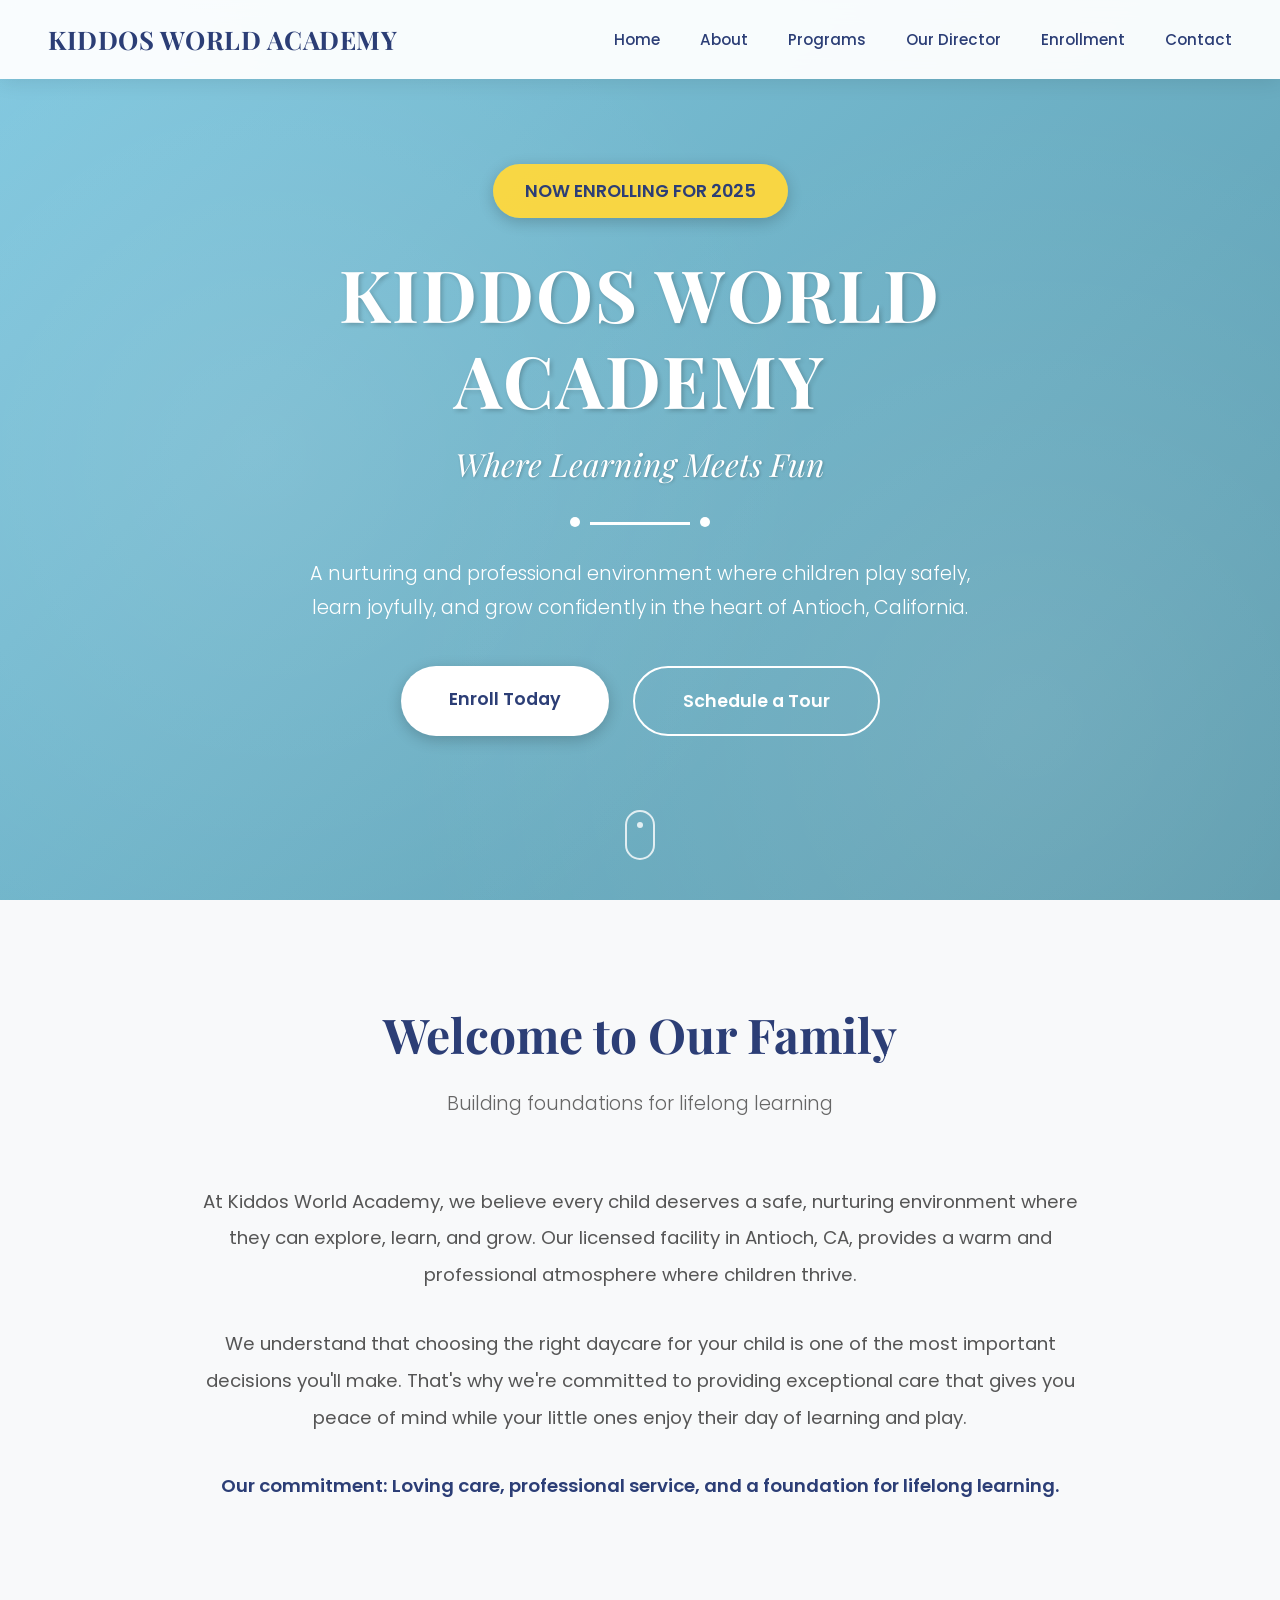
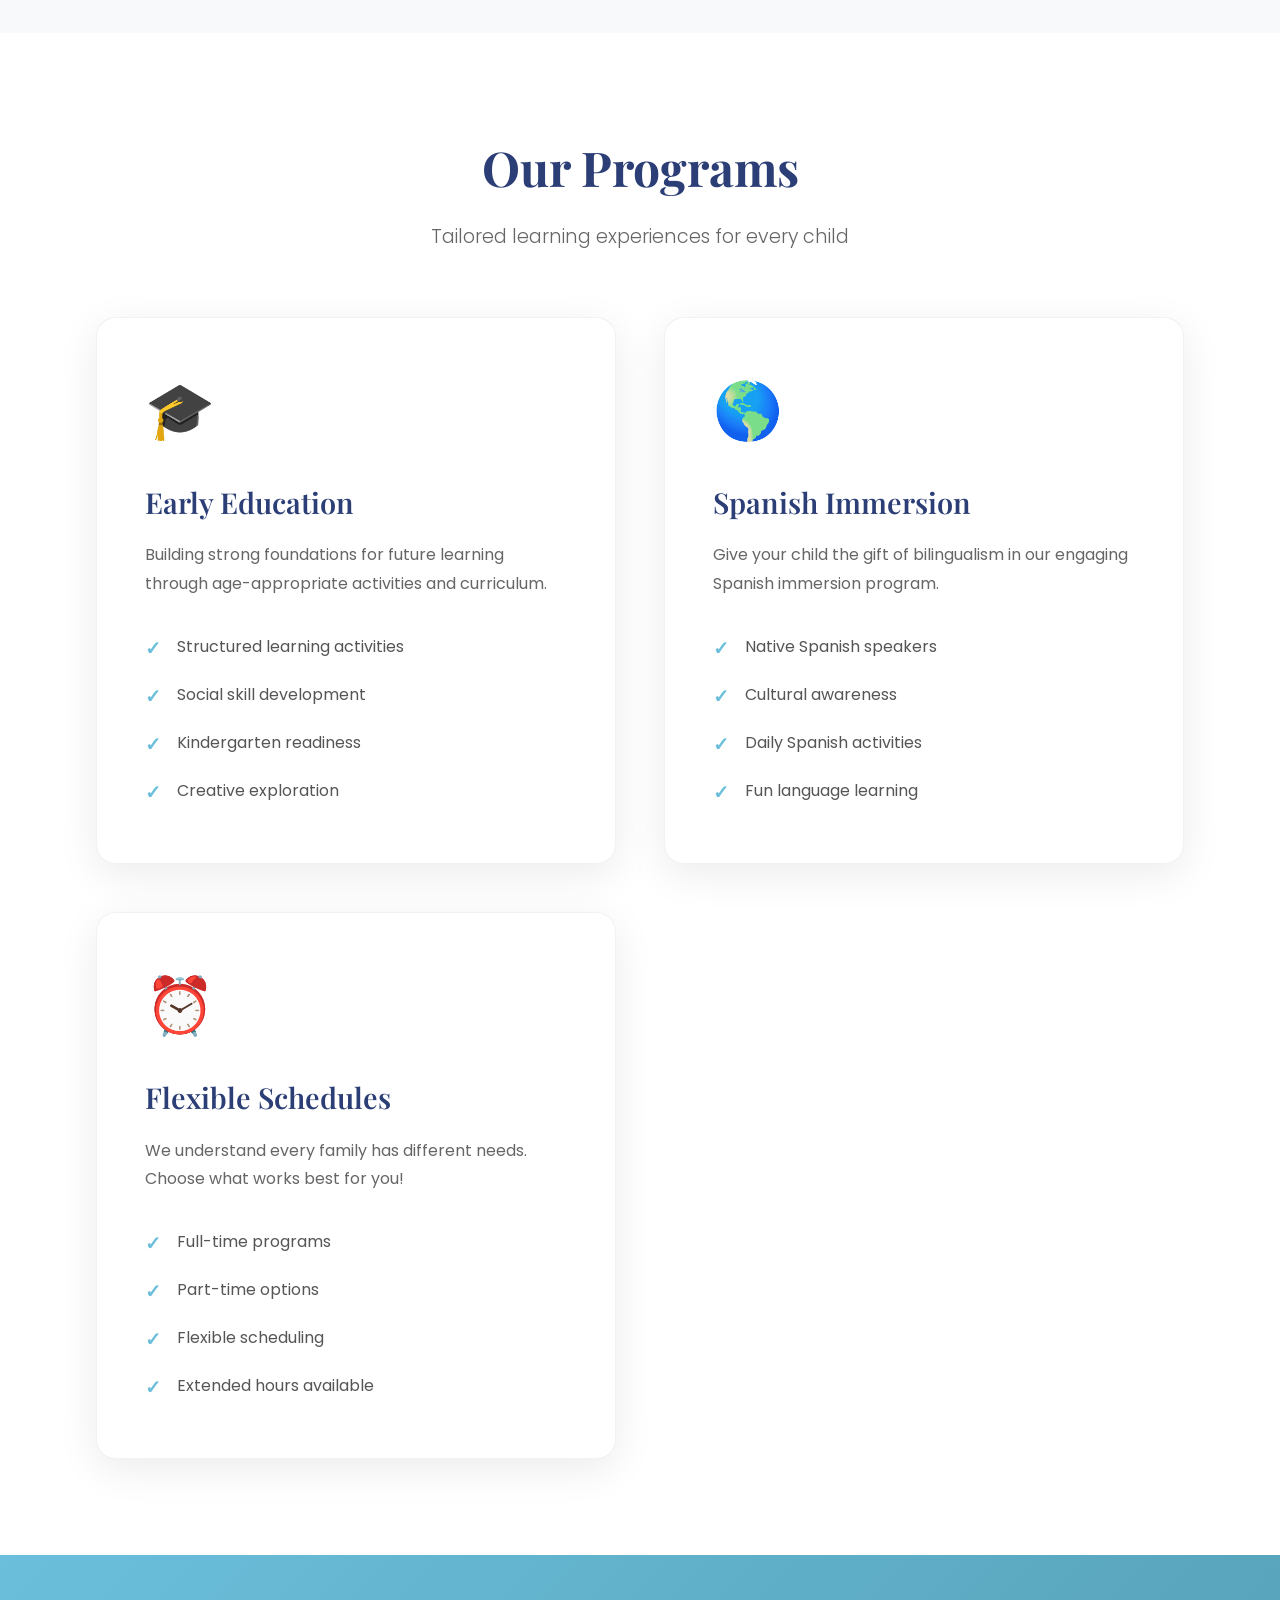
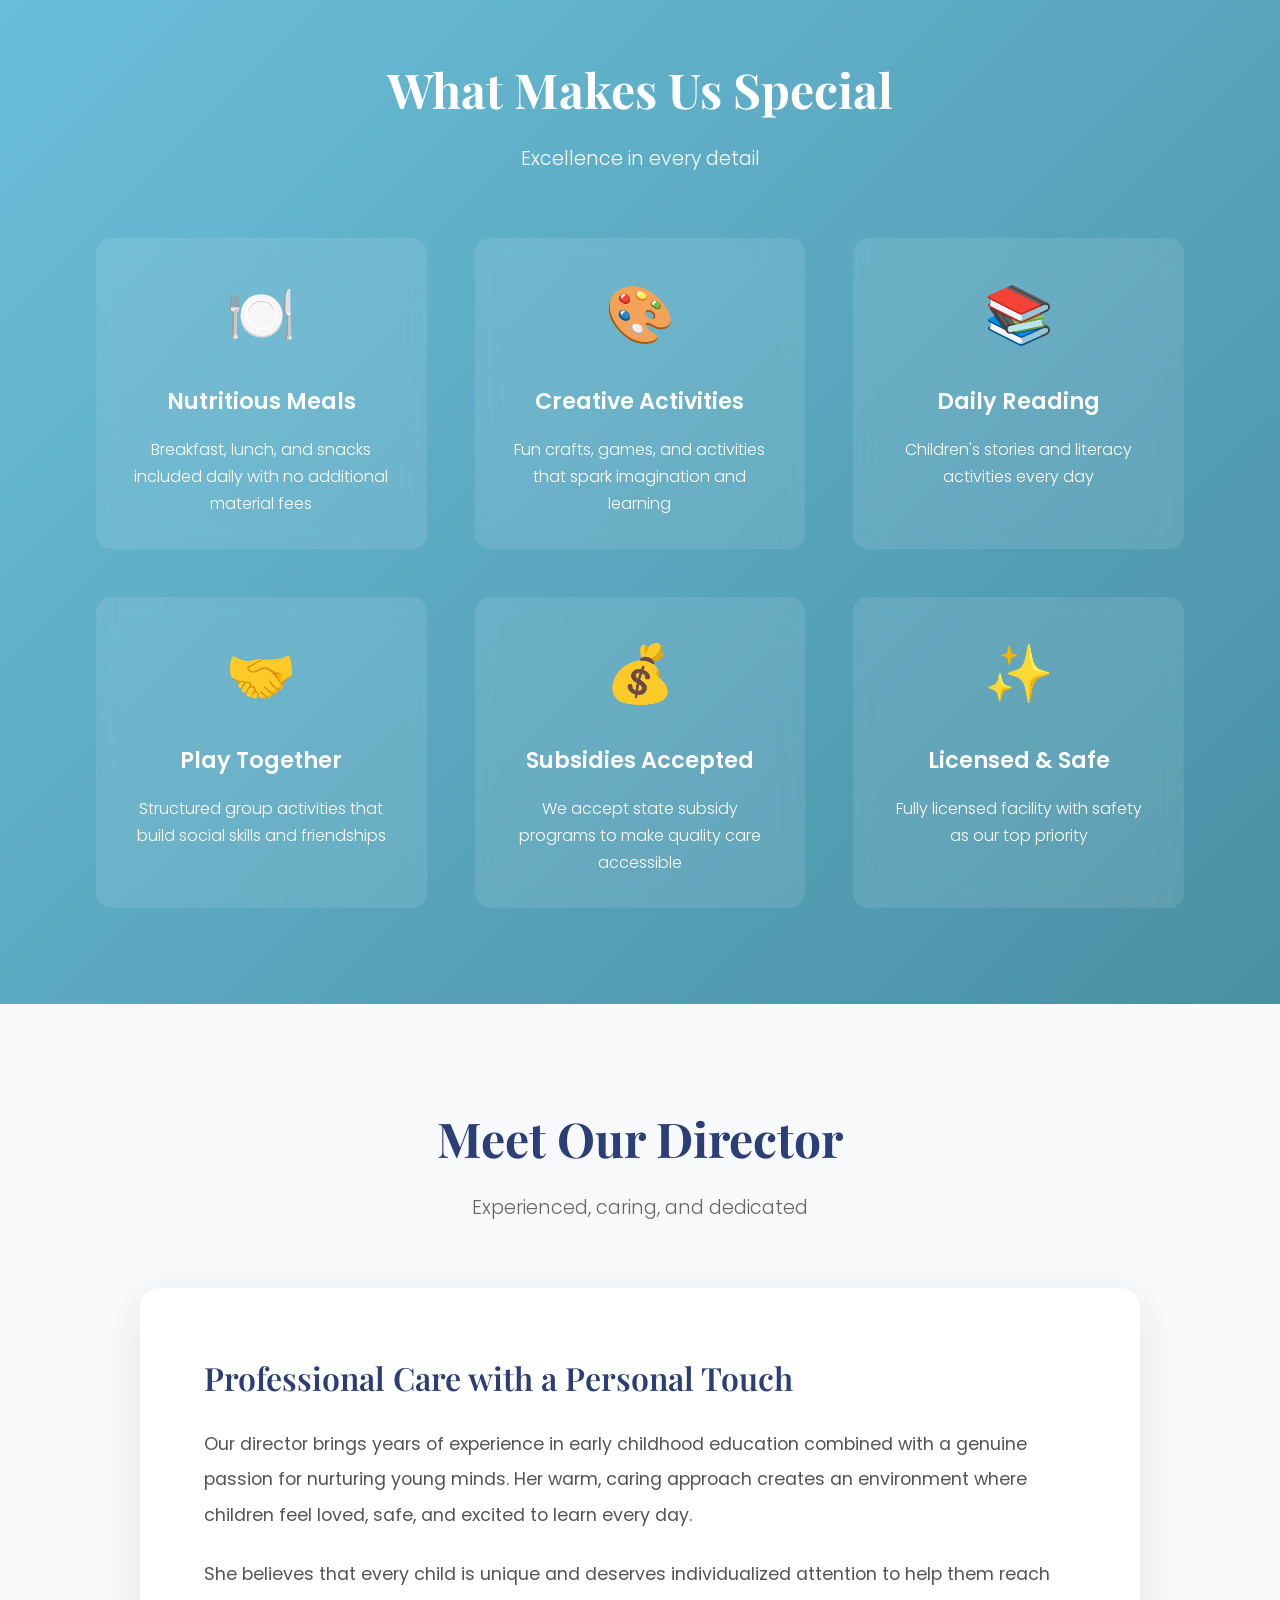
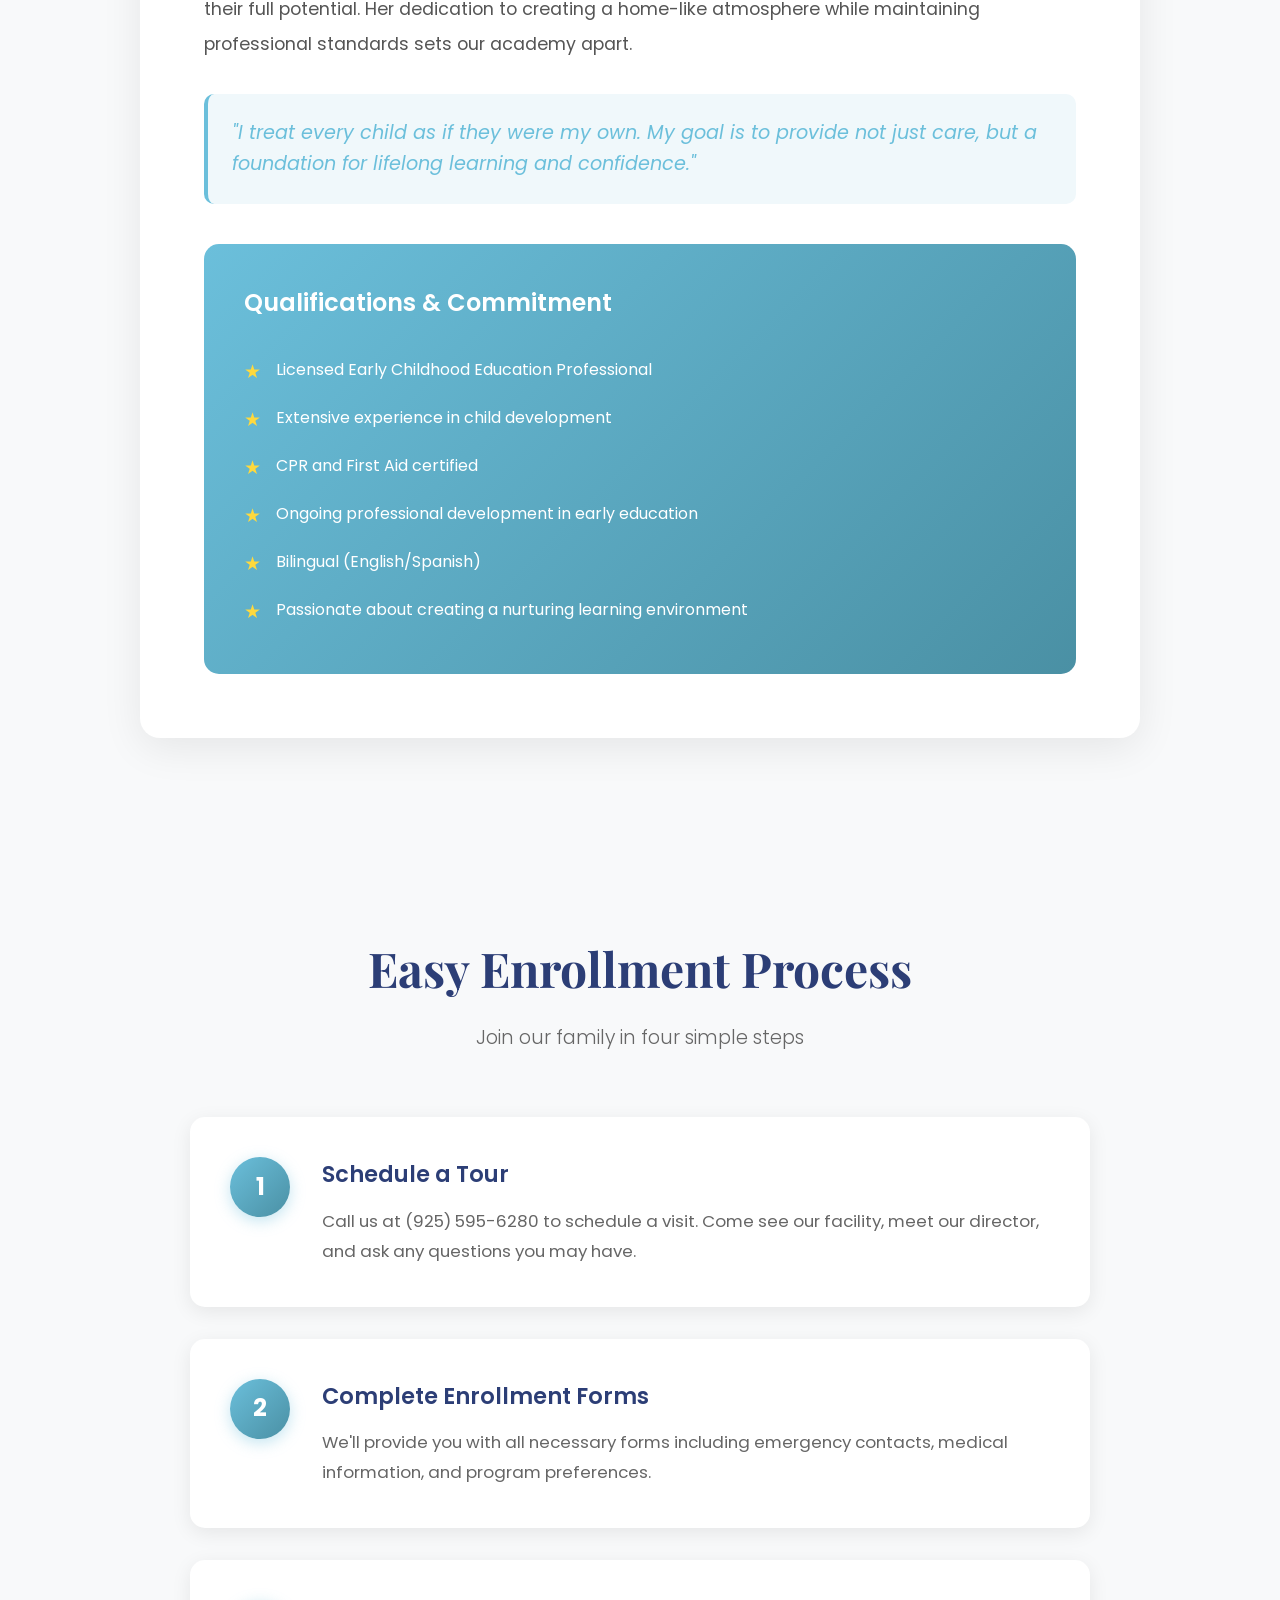
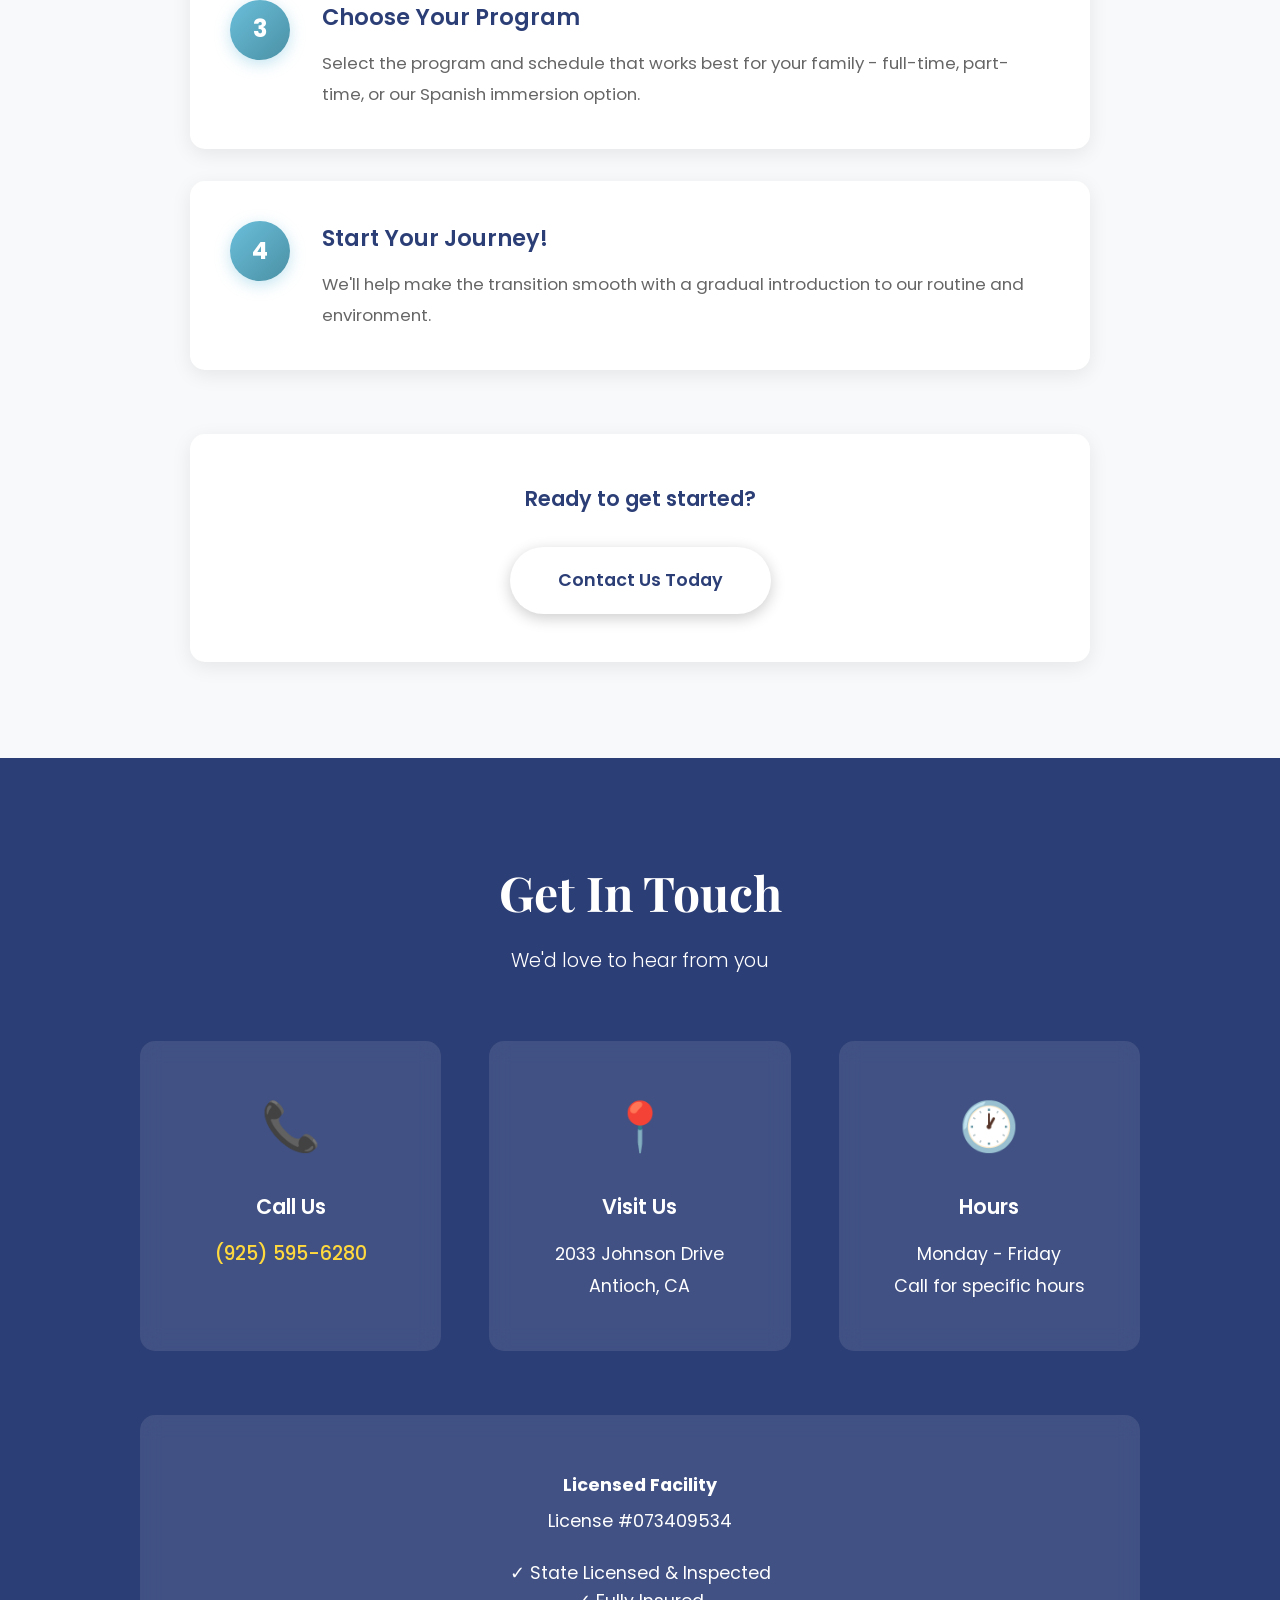
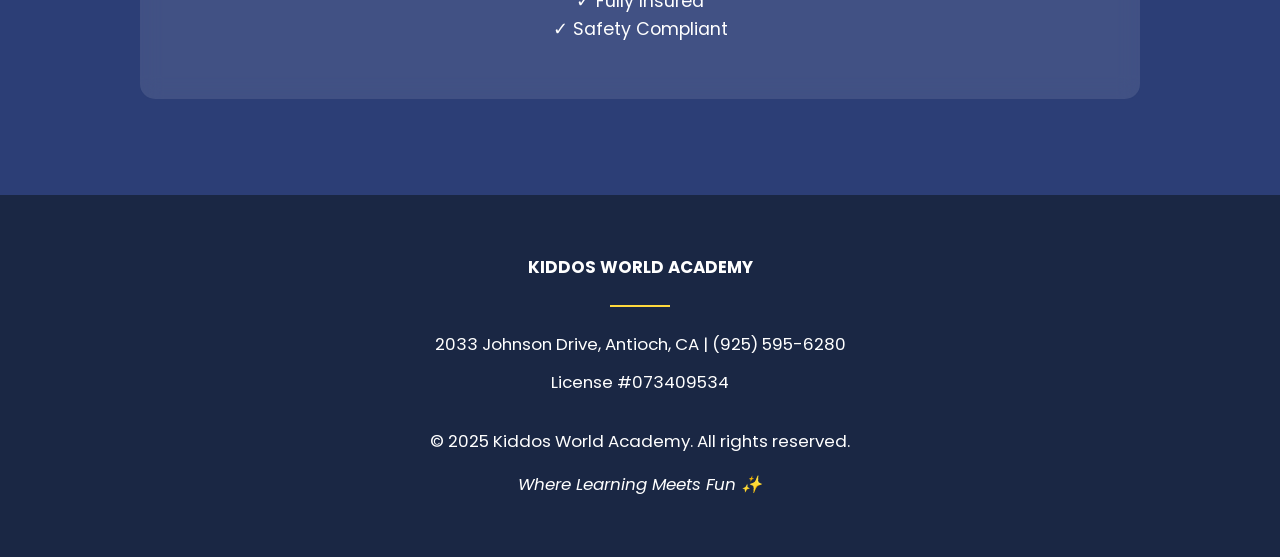
==== index.html @ 61663d4b "Add files via upload" ====
<!DOCTYPE html>
<html lang="en">
<head>
    <meta charset="UTF-8">
    <meta name="viewport" content="width=device-width, initial-scale=1.0">
    <title>Kiddos World Academy - Where Learning Meets Fun | Antioch, CA</title>
    <link href="https://fonts.googleapis.com/css2?family=Playfair+Display:wght@400;600;700&family=Poppins:wght@300;400;500;600&display=swap" rel="stylesheet">
    <style>
        * {
            margin: 0;
            padding: 0;
            box-sizing: border-box;
        }

        body {
            font-family: 'Poppins', sans-serif;
            line-height: 1.6;
            color: #333;
            overflow-x: hidden;
        }

        /* Navigation */
        nav {
            position: fixed;
            top: 0;
            width: 100%;
            background: rgba(255, 255, 255, 0.95);
            backdrop-filter: blur(10px);
            padding: 1.2rem 0;
            z-index: 1000;
            box-shadow: 0 2px 20px rgba(0,0,0,0.1);
            transition: all 0.3s ease;
        }

        nav.scrolled {
            padding: 0.8rem 0;
            background: rgba(255, 255, 255, 0.98);
        }

        nav .container {
            max-width: 1400px;
            margin: 0 auto;
            padding: 0 3rem;
            display: flex;
            justify-content: space-between;
            align-items: center;
            flex-wrap: wrap;
        }

        nav .logo {
            font-family: 'Playfair Display', serif;
            font-size: 1.6rem;
            font-weight: 700;
            color: #2C3E76;
            letter-spacing: 0.5px;
        }

        nav ul {
            display: flex;
            list-style: none;
            gap: 2.5rem;
            flex-wrap: wrap;
        }

        nav a {
            color: #2C3E76;
            text-decoration: none;
            transition: color 0.3s;
            font-weight: 500;
            font-size: 0.95rem;
            position: relative;
        }

        nav a::after {
            content: '';
            position: absolute;
            bottom: -5px;
            left: 0;
            width: 0;
            height: 2px;
            background: #FFD93D;
            transition: width 0.3s ease;
        }

        nav a:hover::after {
            width: 100%;
        }

        nav a:hover {
            color: #6BBFDB;
        }

        /* Hero Section - Full Screen with Background */
        .hero {
            height: 100vh;
            min-height: 700px;
            position: relative;
            display: flex;
            align-items: center;
            justify-content: center;
            text-align: center;
            overflow: hidden;
        }

        .hero-background {
            position: absolute;
            top: 0;
            left: 0;
            width: 100%;
            height: 100%;
            background: linear-gradient(135deg, rgba(107, 191, 219, 0.85) 0%, rgba(74, 144, 164, 0.9) 100%);
            z-index: 1;
        }

        /* Animated background pattern */
        .hero-background::before {
            content: '';
            position: absolute;
            top: 0;
            left: 0;
            width: 100%;
            height: 100%;
            background-image: 
                radial-gradient(circle at 20% 50%, rgba(255, 255, 255, 0.1) 0%, transparent 50%),
                radial-gradient(circle at 80% 80%, rgba(255, 255, 255, 0.1) 0%, transparent 50%);
            animation: float 20s ease-in-out infinite;
        }

        @keyframes float {
            0%, 100% { transform: translateY(0px); }
            50% { transform: translateY(-20px); }
        }

        .hero-content {
            position: relative;
            z-index: 2;
            color: white;
            max-width: 900px;
            padding: 2rem;
            animation: fadeInUp 1s ease-out;
        }

        @keyframes fadeInUp {
            from {
                opacity: 0;
                transform: translateY(30px);
            }
            to {
                opacity: 1;
                transform: translateY(0);
            }
        }

        .hero-title {
            font-family: 'Playfair Display', serif;
            font-size: 4.5rem;
            font-weight: 700;
            margin-bottom: 1rem;
            line-height: 1.2;
            text-shadow: 2px 2px 4px rgba(0,0,0,0.2);
            letter-spacing: 2px;
        }

        .hero-subtitle {
            font-size: 2rem;
            font-weight: 300;
            margin-bottom: 1.5rem;
            font-family: 'Playfair Display', serif;
            font-style: italic;
            text-shadow: 1px 1px 3px rgba(0,0,0,0.2);
        }

        .hero-divider {
            width: 100px;
            height: 3px;
            background: white;
            margin: 2rem auto;
            position: relative;
        }

        .hero-divider::before,
        .hero-divider::after {
            content: '';
            position: absolute;
            top: -5px;
            width: 10px;
            height: 10px;
            background: white;
            border-radius: 50%;
        }

        .hero-divider::before {
            left: -20px;
        }

        .hero-divider::after {
            right: -20px;
        }

        .hero-description {
            font-size: 1.2rem;
            margin-bottom: 2rem;
            line-height: 1.8;
            max-width: 700px;
            margin-left: auto;
            margin-right: auto;
            font-weight: 300;
        }

        .enrollment-badge {
            background: rgba(255, 217, 61, 0.95);
            color: #2C3E76;
            padding: 0.8rem 2rem;
            border-radius: 50px;
            font-size: 1.1rem;
            font-weight: 600;
            display: inline-block;
            margin-bottom: 2rem;
            box-shadow: 0 4px 15px rgba(0,0,0,0.2);
            animation: pulse 2s ease-in-out infinite;
        }

        @keyframes pulse {
            0%, 100% { transform: scale(1); }
            50% { transform: scale(1.05); }
        }

        .hero-buttons {
            display: flex;
            gap: 1.5rem;
            justify-content: center;
            flex-wrap: wrap;
            margin-top: 2.5rem;
        }

        .btn {
            padding: 1.2rem 3rem;
            border: none;
            border-radius: 50px;
            font-size: 1.1rem;
            cursor: pointer;
            transition: all 0.3s ease;
            text-decoration: none;
            display: inline-block;
            font-weight: 600;
            font-family: 'Poppins', sans-serif;
        }

        .btn-primary {
            background: white;
            color: #2C3E76;
            box-shadow: 0 4px 15px rgba(0,0,0,0.2);
        }

        .btn-primary:hover {
            transform: translateY(-3px);
            box-shadow: 0 6px 20px rgba(0,0,0,0.3);
            background: #FFD93D;
        }

        .btn-secondary {
            background: transparent;
            color: white;
            border: 2px solid white;
        }

        .btn-secondary:hover {
            background: white;
            color: #2C3E76;
            transform: translateY(-3px);
        }

        .scroll-indicator {
            position: absolute;
            bottom: 40px;
            left: 50%;
            transform: translateX(-50%);
            z-index: 2;
            animation: bounce 2s infinite;
        }

        @keyframes bounce {
            0%, 20%, 50%, 80%, 100% { transform: translateX(-50%) translateY(0); }
            40% { transform: translateX(-50%) translateY(-10px); }
            60% { transform: translateX(-50%) translateY(-5px); }
        }

        .scroll-indicator span {
            display: block;
            width: 30px;
            height: 50px;
            border: 2px solid rgba(255,255,255,0.8);
            border-radius: 25px;
            position: relative;
        }

        .scroll-indicator span::before {
            content: '';
            position: absolute;
            top: 10px;
            left: 50%;
            transform: translateX(-50%);
            width: 6px;
            height: 6px;
            background: rgba(255,255,255,0.8);
            border-radius: 50%;
            animation: scroll 2s infinite;
        }

        @keyframes scroll {
            0% { opacity: 1; top: 10px; }
            100% { opacity: 0; top: 30px; }
        }

        /* Container */
        .container {
            max-width: 1400px;
            margin: 0 auto;
            padding: 0 3rem;
        }

        /* Sections */
        section {
            padding: 6rem 3rem;
        }

        section h2 {
            font-family: 'Playfair Display', serif;
            text-align: center;
            font-size: 3rem;
            margin-bottom: 1rem;
            color: #2C3E76;
            position: relative;
            font-weight: 700;
        }

        section .section-subtitle {
            text-align: center;
            font-size: 1.2rem;
            color: #666;
            margin-bottom: 4rem;
            max-width: 700px;
            margin-left: auto;
            margin-right: auto;
            font-weight: 300;
        }

        /* Welcome Section */
        .welcome {
            background: #F8F9FA;
        }

        .welcome-content {
            max-width: 900px;
            margin: 0 auto;
            text-align: center;
            font-size: 1.15rem;
            line-height: 2;
            color: #555;
        }

        .welcome-content p {
            margin-bottom: 2rem;
        }

        .welcome-content strong {
            color: #2C3E76;
            font-weight: 600;
        }

        /* Programs Grid */
        .programs-grid {
            display: grid;
            grid-template-columns: repeat(auto-fit, minmax(350px, 1fr));
            gap: 3rem;
            max-width: 1400px;
            margin: 0 auto;
        }

        .program-card {
            background: white;
            padding: 3rem;
            border-radius: 20px;
            box-shadow: 0 10px 40px rgba(0,0,0,0.08);
            transition: all 0.3s ease;
            border: 1px solid rgba(0,0,0,0.05);
        }

        .program-card:hover {
            transform: translateY(-10px);
            box-shadow: 0 20px 60px rgba(0,0,0,0.12);
        }

        .program-icon {
            font-size: 3.5rem;
            margin-bottom: 1.5rem;
            display: block;
        }

        .program-card h3 {
            font-family: 'Playfair Display', serif;
            color: #2C3E76;
            font-size: 1.8rem;
            margin-bottom: 1rem;
            font-weight: 600;
        }

        .program-card p {
            color: #666;
            margin-bottom: 1.5rem;
            line-height: 1.8;
        }

        .program-card ul {
            list-style: none;
            padding-left: 0;
        }

        .program-card li {
            padding: 0.7rem 0;
            padding-left: 2rem;
            position: relative;
            color: #555;
            line-height: 1.6;
        }

        .program-card li::before {
            content: '✓';
            position: absolute;
            left: 0;
            color: #6BBFDB;
            font-weight: bold;
            font-size: 1.2rem;
        }

        /* Features Section */
        .features {
            background: linear-gradient(135deg, #6BBFDB 0%, #4A90A4 100%);
            color: white;
        }

        .features h2,
        .features .section-subtitle {
            color: white;
        }

        .features-grid {
            display: grid;
            grid-template-columns: repeat(auto-fit, minmax(280px, 1fr));
            gap: 3rem;
            max-width: 1400px;
            margin: 0 auto;
        }

        .feature-item {
            text-align: center;
            padding: 2rem;
            background: rgba(255, 255, 255, 0.1);
            border-radius: 15px;
            backdrop-filter: blur(10px);
            transition: all 0.3s ease;
        }

        .feature-item:hover {
            background: rgba(255, 255, 255, 0.15);
            transform: translateY(-5px);
        }

        .feature-icon {
            font-size: 3.5rem;
            margin-bottom: 1.5rem;
            display: block;
        }

        .feature-item h3 {
            font-size: 1.4rem;
            margin-bottom: 1rem;
            font-weight: 600;
        }

        .feature-item p {
            line-height: 1.7;
            font-weight: 300;
        }

        /* Director Section */
        .director {
            background: #F8F9FA;
        }

        .director-content {
            max-width: 1000px;
            margin: 0 auto;
            background: white;
            padding: 4rem;
            border-radius: 20px;
            box-shadow: 0 10px 40px rgba(0,0,0,0.08);
        }

        .director-content h3 {
            font-family: 'Playfair Display', serif;
            color: #2C3E76;
            font-size: 2rem;
            margin-bottom: 1.5rem;
            font-weight: 600;
        }

        .director-content p {
            font-size: 1.1rem;
            line-height: 2;
            margin-bottom: 1.5rem;
            color: #555;
        }

        .director-content em {
            display: block;
            font-size: 1.2rem;
            color: #6BBFDB;
            margin: 2rem 0;
            padding: 1.5rem;
            background: #f0f8fb;
            border-radius: 10px;
            border-left: 4px solid #6BBFDB;
        }

        .credentials {
            background: linear-gradient(135deg, #6BBFDB 0%, #4A90A4 100%);
            color: white;
            padding: 2.5rem;
            border-radius: 15px;
            margin-top: 2.5rem;
        }

        .credentials h4 {
            margin-bottom: 1.5rem;
            font-size: 1.5rem;
            font-weight: 600;
        }

        .credentials ul {
            list-style: none;
            padding-left: 0;
        }

        .credentials li {
            padding: 0.7rem 0;
            padding-left: 2rem;
            position: relative;
            line-height: 1.6;
        }

        .credentials li::before {
            content: '★';
            position: absolute;
            left: 0;
            color: #FFD93D;
            font-size: 1.2rem;
        }

        /* Contact Section */
        .contact {
            background: #2C3E76;
            color: white;
        }

        .contact h2,
        .contact .section-subtitle {
            color: white;
        }

        .contact-info {
            max-width: 1000px;
            margin: 0 auto;
            text-align: center;
        }

        .contact-details {
            display: grid;
            grid-template-columns: repeat(auto-fit, minmax(280px, 1fr));
            gap: 3rem;
            margin-top: 3rem;
        }

        .contact-item {
            background: rgba(255,255,255,0.1);
            padding: 3rem 2rem;
            border-radius: 15px;
            backdrop-filter: blur(10px);
            transition: all 0.3s ease;
        }

        .contact-item:hover {
            background: rgba(255,255,255,0.15);
            transform: translateY(-5px);
        }

        .contact-icon {
            font-size: 3rem;
            margin-bottom: 1.5rem;
            display: block;
        }

        .contact-item h3 {
            font-size: 1.3rem;
            margin-bottom: 1rem;
            font-weight: 600;
        }

        .contact-item a {
            color: #FFD93D;
            text-decoration: none;
            font-size: 1.2rem;
            font-weight: 500;
            transition: color 0.3s;
        }

        .contact-item a:hover {
            color: white;
        }

        .contact-item p {
            font-size: 1.1rem;
            line-height: 1.8;
        }

        .license-info {
            margin-top: 4rem;
            padding: 3rem;
            background: rgba(255,255,255,0.1);
            border-radius: 15px;
            backdrop-filter: blur(10px);
        }

        .license-info p {
            margin: 0.5rem 0;
            font-size: 1.1rem;
        }

        /* Enrollment Section */
        .enrollment {
            background: #F8F9FA;
        }

        .enrollment-content {
            max-width: 900px;
            margin: 0 auto;
        }

        .enrollment-steps {
            display: grid;
            gap: 2rem;
            margin-top: 3rem;
        }

        .step {
            background: white;
            padding: 2.5rem;
            border-radius: 15px;
            box-shadow: 0 5px 20px rgba(0,0,0,0.08);
            display: flex;
            gap: 2rem;
            align-items: start;
            transition: all 0.3s ease;
        }

        .step:hover {
            transform: translateX(10px);
            box-shadow: 0 8px 30px rgba(0,0,0,0.12);
        }

        .step-number {
            background: linear-gradient(135deg, #6BBFDB 0%, #4A90A4 100%);
            color: white;
            min-width: 60px;
            height: 60px;
            border-radius: 50%;
            display: flex;
            align-items: center;
            justify-content: center;
            font-weight: bold;
            font-size: 1.5rem;
            flex-shrink: 0;
            box-shadow: 0 4px 15px rgba(107, 191, 219, 0.4);
        }

        .step-content h3 {
            color: #2C3E76;
            margin-bottom: 0.8rem;
            font-size: 1.4rem;
            font-weight: 600;
        }

        .step-content p {
            color: #666;
            line-height: 1.8;
            font-size: 1.05rem;
        }

        .enrollment-cta {
            text-align: center;
            margin-top: 4rem;
            padding: 3rem;
            background: white;
            border-radius: 15px;
            box-shadow: 0 5px 20px rgba(0,0,0,0.08);
        }

        .enrollment-cta p {
            font-size: 1.3rem;
            margin-bottom: 2rem;
            color: #2C3E76;
            font-weight: 600;
        }

        /* Footer */
        footer {
            background: #1a2744;
            color: white;
            padding: 3rem 2rem;
            text-align: center;
        }

        footer p {
            margin: 0.7rem 0;
            font-size: 1.05rem;
        }

        footer .footer-divider {
            width: 60px;
            height: 2px;
            background: #FFD93D;
            margin: 1.5rem auto;
        }

        /* Responsive */
        @media (max-width: 968px) {
            .hero-title {
                font-size: 3rem;
            }

            .hero-subtitle {
                font-size: 1.5rem;
            }

            section h2 {
                font-size: 2.3rem;
            }

            nav ul {
                gap: 1.5rem;
            }

            .programs-grid,
            .features-grid {
                grid-template-columns: 1fr;
            }

            .director-content {
                padding: 2.5rem;
            }

            section {
                padding: 4rem 2rem;
            }

            .container {
                padding: 0 2rem;
            }
        }

        @media (max-width: 640px) {
            .hero-title {
                font-size: 2.2rem;
            }

            .hero-subtitle {
                font-size: 1.2rem;
            }

            .hero-buttons {
                flex-direction: column;
            }

            .btn {
                width: 100%;
                max-width: 300px;
            }
        }

        /* Smooth scroll */
        html {
            scroll-behavior: smooth;
        }
    </style>
</head>
<body>
    <!-- Navigation -->
    <nav id="navbar">
        <div class="container">
            <div class="logo">KIDDOS WORLD ACADEMY</div>
            <ul>
                <li><a href="#home">Home</a></li>
                <li><a href="#about">About</a></li>
                <li><a href="#programs">Programs</a></li>
                <li><a href="#director">Our Director</a></li>
                <li><a href="#enrollment">Enrollment</a></li>
                <li><a href="#contact">Contact</a></li>
            </ul>
        </div>
    </nav>

    <!-- Hero Section -->
    <section id="home" class="hero">
        <div class="hero-background"></div>
        <div class="hero-content">
            <div class="enrollment-badge">NOW ENROLLING FOR 2025</div>
            <h1 class="hero-title">KIDDOS WORLD ACADEMY</h1>
            <p class="hero-subtitle">Where Learning Meets Fun</p>
            <div class="hero-divider"></div>
            <p class="hero-description">
                A nurturing and professional environment where children play safely, learn joyfully, 
                and grow confidently in the heart of Antioch, California.
            </p>
            <div class="hero-buttons">
                <a href="#enrollment" class="btn btn-primary">Enroll Today</a>
                <a href="#contact" class="btn btn-secondary">Schedule a Tour</a>
            </div>
        </div>
        <div class="scroll-indicator">
            <span></span>
        </div>
    </section>

    <!-- Welcome Section -->
    <section id="about" class="welcome">
        <div class="container">
            <h2>Welcome to Our Family</h2>
            <p class="section-subtitle">Building foundations for lifelong learning</p>
            <div class="welcome-content">
                <p>At Kiddos World Academy, we believe every child deserves a safe, nurturing environment where they can explore, learn, and grow. Our licensed facility in Antioch, CA, provides a warm and professional atmosphere where children thrive.</p>
                <p>We understand that choosing the right daycare for your child is one of the most important decisions you'll make. That's why we're committed to providing exceptional care that gives you peace of mind while your little ones enjoy their day of learning and play.</p>
                <p><strong>Our commitment: Loving care, professional service, and a foundation for lifelong learning.</strong></p>
            </div>
        </div>
    </section>

    <!-- Programs Section -->
    <section id="programs">
        <div class="container">
            <h2>Our Programs</h2>
            <p class="section-subtitle">Tailored learning experiences for every child</p>
            <div class="programs-grid">
                <div class="program-card">
                    <span class="program-icon">🎓</span>
                    <h3>Early Education</h3>
                    <p>Building strong foundations for future learning through age-appropriate activities and curriculum.</p>
                    <ul>
                        <li>Structured learning activities</li>
                        <li>Social skill development</li>
                        <li>Kindergarten readiness</li>
                        <li>Creative exploration</li>
                    </ul>
                </div>

                <div class="program-card">
                    <span class="program-icon">🌎</span>
                    <h3>Spanish Immersion</h3>
                    <p>Give your child the gift of bilingualism in our engaging Spanish immersion program.</p>
                    <ul>
                        <li>Native Spanish speakers</li>
                        <li>Cultural awareness</li>
                        <li>Daily Spanish activities</li>
                        <li>Fun language learning</li>
                    </ul>
                </div>

                <div class="program-card">
                    <span class="program-icon">⏰</span>
                    <h3>Flexible Schedules</h3>
                    <p>We understand every family has different needs. Choose what works best for you!</p>
                    <ul>
                        <li>Full-time programs</li>
                        <li>Part-time options</li>
                        <li>Flexible scheduling</li>
                        <li>Extended hours available</li>
                    </ul>
                </div>
            </div>
        </div>
    </section>

    <!-- Features Section -->
    <section class="features">
        <div class="container">
            <h2>What Makes Us Special</h2>
            <p class="section-subtitle">Excellence in every detail</p>
            <div class="features-grid">
                <div class="feature-item">
                    <span class="feature-icon">🍽️</span>
                    <h3>Nutritious Meals</h3>
                    <p>Breakfast, lunch, and snacks included daily with no additional material fees</p>
                </div>

                <div class="feature-item">
                    <span class="feature-icon">🎨</span>
                    <h3>Creative Activities</h3>
                    <p>Fun crafts, games, and activities that spark imagination and learning</p>
                </div>

                <div class="feature-item">
                    <span class="feature-icon">📚</span>
                    <h3>Daily Reading</h3>
                    <p>Children's stories and literacy activities every day</p>
                </div>

                <div class="feature-item">
                    <span class="feature-icon">🤝</span>
                    <h3>Play Together</h3>
                    <p>Structured group activities that build social skills and friendships</p>
                </div>

                <div class="feature-item">
                    <span class="feature-icon">💰</span>
                    <h3>Subsidies Accepted</h3>
                    <p>We accept state subsidy programs to make quality care accessible</p>
                </div>

                <div class="feature-item">
                    <span class="feature-icon">✨</span>
                    <h3>Licensed & Safe</h3>
                    <p>Fully licensed facility with safety as our top priority</p>
                </div>
            </div>
        </div>
    </section>

    <!-- Director Section -->
    <section id="director" class="director">
        <div class="container">
            <h2>Meet Our Director</h2>
            <p class="section-subtitle">Experienced, caring, and dedicated</p>
            <div class="director-content">
                <h3>Professional Care with a Personal Touch</h3>
                <p>Our director brings years of experience in early childhood education combined with a genuine passion for nurturing young minds. Her warm, caring approach creates an environment where children feel loved, safe, and excited to learn every day.</p>
                <p>She believes that every child is unique and deserves individualized attention to help them reach their full potential. Her dedication to creating a home-like atmosphere while maintaining professional standards sets our academy apart.</p>
                <em>"I treat every child as if they were my own. My goal is to provide not just care, but a foundation for lifelong learning and confidence."</em>
                
                <div class="credentials">
                    <h4>Qualifications & Commitment</h4>
                    <ul>
                        <li>Licensed Early Childhood Education Professional</li>
                        <li>Extensive experience in child development</li>
                        <li>CPR and First Aid certified</li>
                        <li>Ongoing professional development in early education</li>
                        <li>Bilingual (English/Spanish)</li>
                        <li>Passionate about creating a nurturing learning environment</li>
                    </ul>
                </div>
            </div>
        </div>
    </section>

    <!-- Enrollment Section -->
    <section id="enrollment" class="enrollment">
        <div class="container">
            <h2>Easy Enrollment Process</h2>
            <p class="section-subtitle">Join our family in four simple steps</p>
            <div class="enrollment-content">
                <div class="enrollment-steps">
                    <div class="step">
                        <div class="step-number">1</div>
                        <div class="step-content">
                            <h3>Schedule a Tour</h3>
                            <p>Call us at (925) 595-6280 to schedule a visit. Come see our facility, meet our director, and ask any questions you may have.</p>
                        </div>
                    </div>

                    <div class="step">
                        <div class="step-number">2</div>
                        <div class="step-content">
                            <h3>Complete Enrollment Forms</h3>
                            <p>We'll provide you with all necessary forms including emergency contacts, medical information, and program preferences.</p>
                        </div>
                    </div>

                    <div class="step">
                        <div class="step-number">3</div>
                        <div class="step-content">
                            <h3>Choose Your Program</h3>
                            <p>Select the program and schedule that works best for your family - full-time, part-time, or our Spanish immersion option.</p>
                        </div>
                    </div>

                    <div class="step">
                        <div class="step-number">4</div>
                        <div class="step-content">
                            <h3>Start Your Journey!</h3>
                            <p>We'll help make the transition smooth with a gradual introduction to our routine and environment.</p>
                        </div>
                    </div>
                </div>

                <div class="enrollment-cta">
                    <p>Ready to get started?</p>
                    <a href="#contact" class="btn btn-primary">Contact Us Today</a>
                </div>
            </div>
        </div>
    </section>

    <!-- Contact Section -->
    <section id="contact" class="contact">
        <div class="container">
            <h2>Get In Touch</h2>
            <p class="section-subtitle">We'd love to hear from you</p>
            <div class="contact-info">
                <div class="contact-details">
                    <div class="contact-item">
                        <span class="contact-icon">📞</span>
                        <h3>Call Us</h3>
                        <a href="tel:9255956280">(925) 595-6280</a>
                    </div>

                    <div class="contact-item">
                        <span class="contact-icon">📍</span>
                        <h3>Visit Us</h3>
                        <p>2033 Johnson Drive<br>Antioch, CA</p>
                    </div>

                    <div class="contact-item">
                        <span class="contact-icon">🕐</span>
                        <h3>Hours</h3>
                        <p>Monday - Friday<br>Call for specific hours</p>
                    </div>
                </div>

                <div class="license-info">
                    <p><strong>Licensed Facility</strong></p>
                    <p>License #073409534</p>
                    <p style="margin-top: 1.5rem;">✓ State Licensed & Inspected<br>✓ Fully Insured<br>✓ Safety Compliant</p>
                </div>
            </div>
        </div>
    </section>

    <!-- Footer -->
    <footer>
        <div class="container">
            <p><strong>KIDDOS WORLD ACADEMY</strong></p>
            <div class="footer-divider"></div>
            <p>2033 Johnson Drive, Antioch, CA | (925) 595-6280</p>
            <p>License #073409534</p>
            <p style="margin-top: 2rem;">&copy; 2025 Kiddos World Academy. All rights reserved.</p>
            <p style="margin-top: 1rem; font-style: italic;">Where Learning Meets Fun ✨</p>
        </div>
    </footer>

    <script>
        // Add scrolled class to navbar on scroll
        window.addEventListener('scroll', function() {
            const navbar = document.getElementById('navbar');
            if (window.scrollY > 50) {
                navbar.classList.add('scrolled');
            } else {
                navbar.classList.remove('scrolled');
            }
        });
    </script>
</body>
</html>
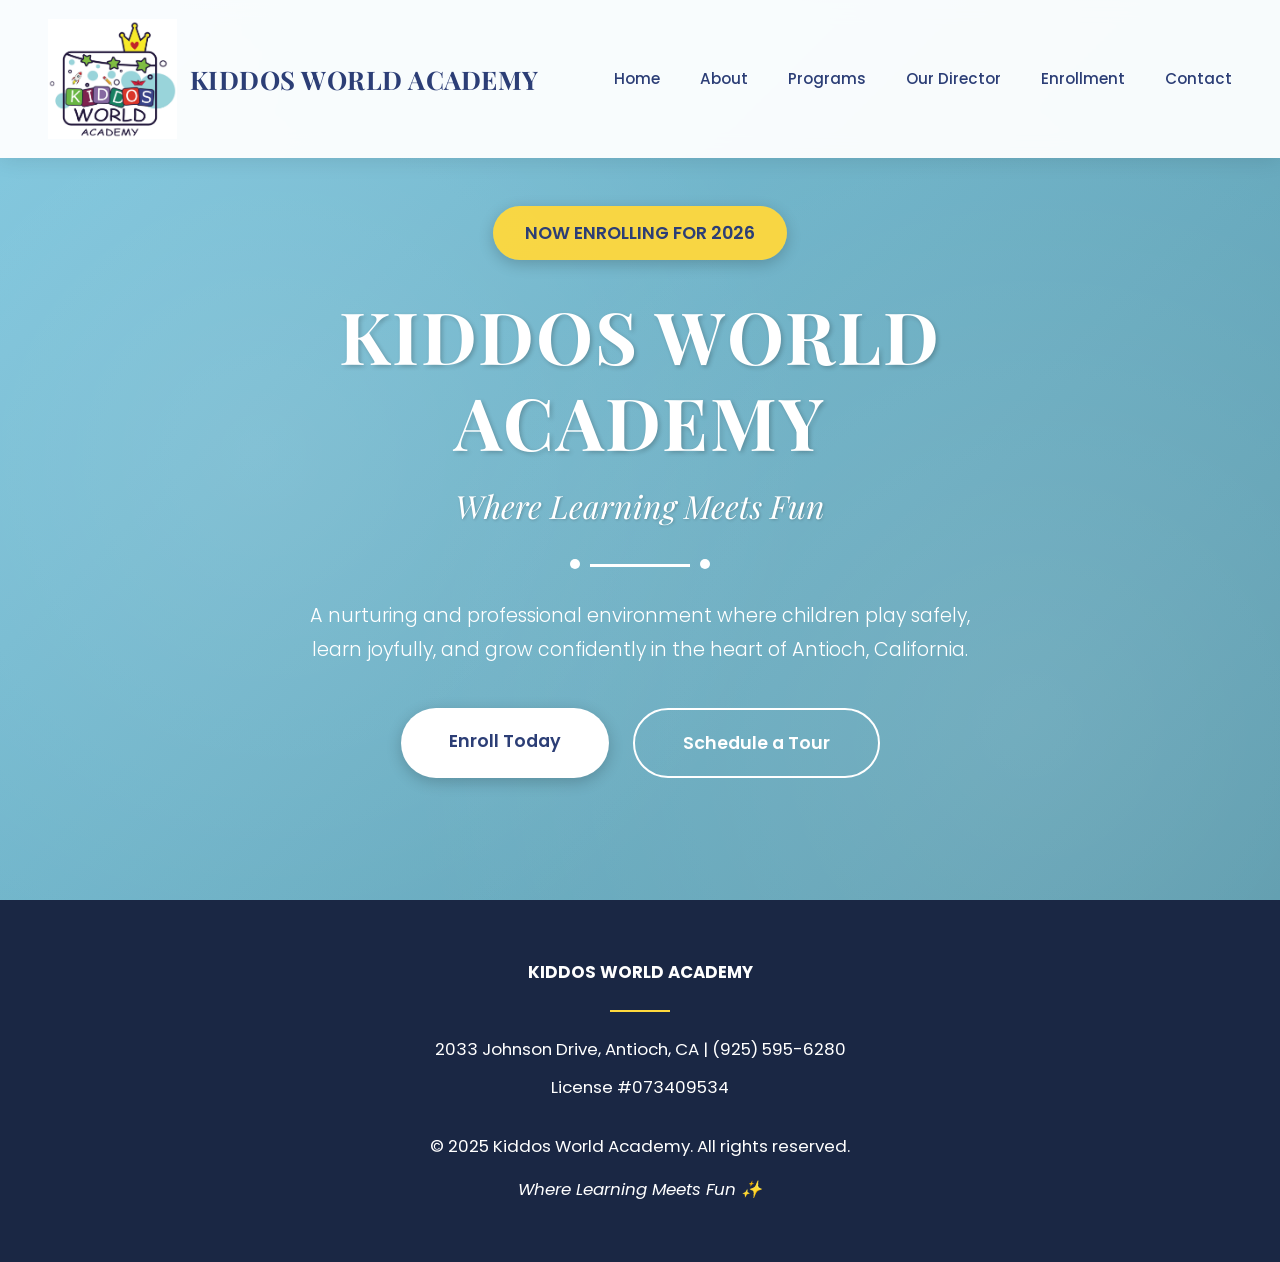
==== commit ff481ac4: "Implement responsive nav and update enrollment year Added responsive navigation with hamburger menu " ====
--- a/index.html
+++ b/index.html
@@ -45,6 +45,7 @@
             justify-content: space-between;
             align-items: center;
             flex-wrap: wrap;
+            position: relative;
         }
 
         nav .logo {
@@ -53,6 +54,15 @@
             font-weight: 700;
             color: #2C3E76;
             letter-spacing: 0.5px;
+            display: flex;
+            align-items: center;
+            gap: 0.8rem;
+        }
+
+        nav .logo-img {
+            height: 120px;
+            width: auto;
+            object-fit: contain;
         }
 
         nav ul {
@@ -88,6 +98,39 @@
 
         nav a:hover {
             color: #6BBFDB;
+        }
+
+        /* Hamburger Menu */
+        .hamburger {
+            display: none;
+            flex-direction: column;
+            cursor: pointer;
+            padding: 0.5rem;
+            gap: 5px;
+            background: none;
+            border: none;
+            z-index: 1001;
+        }
+
+        .hamburger span {
+            display: block;
+            width: 25px;
+            height: 3px;
+            background: #2C3E76;
+            border-radius: 3px;
+            transition: all 0.3s ease;
+        }
+
+        .hamburger.active span:nth-child(1) {
+            transform: rotate(45deg) translate(8px, 8px);
+        }
+
+        .hamburger.active span:nth-child(2) {
+            opacity: 0;
+        }
+
+        .hamburger.active span:nth-child(3) {
+            transform: rotate(-45deg) translate(7px, -7px);
         }
 
         /* Hero Section - Full Screen with Background */
@@ -100,6 +143,7 @@
             justify-content: center;
             text-align: center;
             overflow: hidden;
+            padding-top: 180px;
         }
 
         .hero-background {
@@ -734,6 +778,10 @@
 
         /* Responsive */
         @media (max-width: 968px) {
+            .hero {
+                padding-top: 100px;
+            }
+
             .hero-title {
                 font-size: 3rem;
             }
@@ -748,6 +796,14 @@
 
             nav ul {
                 gap: 1.5rem;
+            }
+
+            nav .logo-img {
+                height: 35px;
+            }
+
+            nav .logo {
+                font-size: 1.4rem;
             }
 
             .programs-grid,
@@ -769,6 +825,86 @@
         }
 
         @media (max-width: 640px) {
+            nav {
+                padding: 0.8rem 0;
+            }
+
+            nav .container {
+                padding: 0 1.5rem;
+                flex-direction: row;
+                align-items: center;
+                justify-content: space-between;
+            }
+
+            nav .logo {
+                font-size: 1rem;
+                gap: 0.5rem;
+                flex: 1;
+            }
+
+            nav .logo-img {
+                height: 40px;
+            }
+
+            nav .logo span {
+                font-size: 0.9rem;
+                line-height: 1.2;
+            }
+
+            .hamburger {
+                display: flex;
+            }
+
+            nav ul {
+                position: absolute;
+                top: 100%;
+                left: 0;
+                width: 100%;
+                background: rgba(255, 255, 255, 0.98);
+                backdrop-filter: blur(10px);
+                flex-direction: column;
+                gap: 0;
+                padding: 1rem 0;
+                box-shadow: 0 4px 20px rgba(0,0,0,0.1);
+                max-height: 0;
+                overflow: hidden;
+                transition: max-height 0.3s ease, padding 0.3s ease;
+            }
+
+            nav ul.active {
+                max-height: 500px;
+                padding: 1rem 0;
+            }
+
+            nav ul li {
+                width: 100%;
+            }
+
+            nav a {
+                display: block;
+                padding: 0.8rem 1.5rem;
+                color: #2C3E76;
+            }
+
+            .hero {
+                padding-top: 100px;
+                min-height: 600px;
+                align-items: flex-start;
+                padding-bottom: 2rem;
+            }
+
+            .hero-content {
+                padding: 1rem;
+                margin-top: 1rem;
+            }
+
+            .enrollment-badge {
+                font-size: 0.9rem;
+                padding: 0.6rem 1.5rem;
+                margin-bottom: 1.5rem;
+                display: inline-block;
+            }
+
             .hero-title {
                 font-size: 2.2rem;
             }
@@ -797,14 +933,22 @@
     <!-- Navigation -->
     <nav id="navbar">
         <div class="container">
-            <div class="logo">KIDDOS WORLD ACADEMY</div>
-            <ul>
-                <li><a href="#home">Home</a></li>
-                <li><a href="#about">About</a></li>
-                <li><a href="#programs">Programs</a></li>
-                <li><a href="#director">Our Director</a></li>
-                <li><a href="#enrollment">Enrollment</a></li>
-                <li><a href="#contact">Contact</a></li>
+            <div class="logo">
+                <img src="kiddo_logo.jpg" alt="Kiddos World Academy Logo" class="logo-img">
+                <span>KIDDOS WORLD ACADEMY</span>
+            </div>
+            <button class="hamburger" id="hamburger" aria-label="Toggle menu">
+                <span></span>
+                <span></span>
+                <span></span>
+            </button>
+            <ul id="nav-menu">
+                <li><a href="index.html">Home</a></li>
+                <li><a href="about.html">About</a></li>
+                <li><a href="programs.html">Programs</a></li>
+                <li><a href="director.html">Our Director</a></li>
+                <li><a href="enrollment.html">Enrollment</a></li>
+                <li><a href="contact.html">Contact</a></li>
             </ul>
         </div>
     </nav>
@@ -813,7 +957,7 @@
     <section id="home" class="hero">
         <div class="hero-background"></div>
         <div class="hero-content">
-            <div class="enrollment-badge">NOW ENROLLING FOR 2025</div>
+            <div class="enrollment-badge">NOW ENROLLING FOR 2026</div>
             <h1 class="hero-title">KIDDOS WORLD ACADEMY</h1>
             <p class="hero-subtitle">Where Learning Meets Fun</p>
             <div class="hero-divider"></div>
@@ -822,223 +966,8 @@
                 and grow confidently in the heart of Antioch, California.
             </p>
             <div class="hero-buttons">
-                <a href="#enrollment" class="btn btn-primary">Enroll Today</a>
-                <a href="#contact" class="btn btn-secondary">Schedule a Tour</a>
-            </div>
-        </div>
-        <div class="scroll-indicator">
-            <span></span>
-        </div>
-    </section>
-
-    <!-- Welcome Section -->
-    <section id="about" class="welcome">
-        <div class="container">
-            <h2>Welcome to Our Family</h2>
-            <p class="section-subtitle">Building foundations for lifelong learning</p>
-            <div class="welcome-content">
-                <p>At Kiddos World Academy, we believe every child deserves a safe, nurturing environment where they can explore, learn, and grow. Our licensed facility in Antioch, CA, provides a warm and professional atmosphere where children thrive.</p>
-                <p>We understand that choosing the right daycare for your child is one of the most important decisions you'll make. That's why we're committed to providing exceptional care that gives you peace of mind while your little ones enjoy their day of learning and play.</p>
-                <p><strong>Our commitment: Loving care, professional service, and a foundation for lifelong learning.</strong></p>
-            </div>
-        </div>
-    </section>
-
-    <!-- Programs Section -->
-    <section id="programs">
-        <div class="container">
-            <h2>Our Programs</h2>
-            <p class="section-subtitle">Tailored learning experiences for every child</p>
-            <div class="programs-grid">
-                <div class="program-card">
-                    <span class="program-icon">🎓</span>
-                    <h3>Early Education</h3>
-                    <p>Building strong foundations for future learning through age-appropriate activities and curriculum.</p>
-                    <ul>
-                        <li>Structured learning activities</li>
-                        <li>Social skill development</li>
-                        <li>Kindergarten readiness</li>
-                        <li>Creative exploration</li>
-                    </ul>
-                </div>
-
-                <div class="program-card">
-                    <span class="program-icon">🌎</span>
-                    <h3>Spanish Immersion</h3>
-                    <p>Give your child the gift of bilingualism in our engaging Spanish immersion program.</p>
-                    <ul>
-                        <li>Native Spanish speakers</li>
-                        <li>Cultural awareness</li>
-                        <li>Daily Spanish activities</li>
-                        <li>Fun language learning</li>
-                    </ul>
-                </div>
-
-                <div class="program-card">
-                    <span class="program-icon">⏰</span>
-                    <h3>Flexible Schedules</h3>
-                    <p>We understand every family has different needs. Choose what works best for you!</p>
-                    <ul>
-                        <li>Full-time programs</li>
-                        <li>Part-time options</li>
-                        <li>Flexible scheduling</li>
-                        <li>Extended hours available</li>
-                    </ul>
-                </div>
-            </div>
-        </div>
-    </section>
-
-    <!-- Features Section -->
-    <section class="features">
-        <div class="container">
-            <h2>What Makes Us Special</h2>
-            <p class="section-subtitle">Excellence in every detail</p>
-            <div class="features-grid">
-                <div class="feature-item">
-                    <span class="feature-icon">🍽️</span>
-                    <h3>Nutritious Meals</h3>
-                    <p>Breakfast, lunch, and snacks included daily with no additional material fees</p>
-                </div>
-
-                <div class="feature-item">
-                    <span class="feature-icon">🎨</span>
-                    <h3>Creative Activities</h3>
-                    <p>Fun crafts, games, and activities that spark imagination and learning</p>
-                </div>
-
-                <div class="feature-item">
-                    <span class="feature-icon">📚</span>
-                    <h3>Daily Reading</h3>
-                    <p>Children's stories and literacy activities every day</p>
-                </div>
-
-                <div class="feature-item">
-                    <span class="feature-icon">🤝</span>
-                    <h3>Play Together</h3>
-                    <p>Structured group activities that build social skills and friendships</p>
-                </div>
-
-                <div class="feature-item">
-                    <span class="feature-icon">💰</span>
-                    <h3>Subsidies Accepted</h3>
-                    <p>We accept state subsidy programs to make quality care accessible</p>
-                </div>
-
-                <div class="feature-item">
-                    <span class="feature-icon">✨</span>
-                    <h3>Licensed & Safe</h3>
-                    <p>Fully licensed facility with safety as our top priority</p>
-                </div>
-            </div>
-        </div>
-    </section>
-
-    <!-- Director Section -->
-    <section id="director" class="director">
-        <div class="container">
-            <h2>Meet Our Director</h2>
-            <p class="section-subtitle">Experienced, caring, and dedicated</p>
-            <div class="director-content">
-                <h3>Professional Care with a Personal Touch</h3>
-                <p>Our director brings years of experience in early childhood education combined with a genuine passion for nurturing young minds. Her warm, caring approach creates an environment where children feel loved, safe, and excited to learn every day.</p>
-                <p>She believes that every child is unique and deserves individualized attention to help them reach their full potential. Her dedication to creating a home-like atmosphere while maintaining professional standards sets our academy apart.</p>
-                <em>"I treat every child as if they were my own. My goal is to provide not just care, but a foundation for lifelong learning and confidence."</em>
-                
-                <div class="credentials">
-                    <h4>Qualifications & Commitment</h4>
-                    <ul>
-                        <li>Licensed Early Childhood Education Professional</li>
-                        <li>Extensive experience in child development</li>
-                        <li>CPR and First Aid certified</li>
-                        <li>Ongoing professional development in early education</li>
-                        <li>Bilingual (English/Spanish)</li>
-                        <li>Passionate about creating a nurturing learning environment</li>
-                    </ul>
-                </div>
-            </div>
-        </div>
-    </section>
-
-    <!-- Enrollment Section -->
-    <section id="enrollment" class="enrollment">
-        <div class="container">
-            <h2>Easy Enrollment Process</h2>
-            <p class="section-subtitle">Join our family in four simple steps</p>
-            <div class="enrollment-content">
-                <div class="enrollment-steps">
-                    <div class="step">
-                        <div class="step-number">1</div>
-                        <div class="step-content">
-                            <h3>Schedule a Tour</h3>
-                            <p>Call us at (925) 595-6280 to schedule a visit. Come see our facility, meet our director, and ask any questions you may have.</p>
-                        </div>
-                    </div>
-
-                    <div class="step">
-                        <div class="step-number">2</div>
-                        <div class="step-content">
-                            <h3>Complete Enrollment Forms</h3>
-                            <p>We'll provide you with all necessary forms including emergency contacts, medical information, and program preferences.</p>
-                        </div>
-                    </div>
-
-                    <div class="step">
-                        <div class="step-number">3</div>
-                        <div class="step-content">
-                            <h3>Choose Your Program</h3>
-                            <p>Select the program and schedule that works best for your family - full-time, part-time, or our Spanish immersion option.</p>
-                        </div>
-                    </div>
-
-                    <div class="step">
-                        <div class="step-number">4</div>
-                        <div class="step-content">
-                            <h3>Start Your Journey!</h3>
-                            <p>We'll help make the transition smooth with a gradual introduction to our routine and environment.</p>
-                        </div>
-                    </div>
-                </div>
-
-                <div class="enrollment-cta">
-                    <p>Ready to get started?</p>
-                    <a href="#contact" class="btn btn-primary">Contact Us Today</a>
-                </div>
-            </div>
-        </div>
-    </section>
-
-    <!-- Contact Section -->
-    <section id="contact" class="contact">
-        <div class="container">
-            <h2>Get In Touch</h2>
-            <p class="section-subtitle">We'd love to hear from you</p>
-            <div class="contact-info">
-                <div class="contact-details">
-                    <div class="contact-item">
-                        <span class="contact-icon">📞</span>
-                        <h3>Call Us</h3>
-                        <a href="tel:9255956280">(925) 595-6280</a>
-                    </div>
-
-                    <div class="contact-item">
-                        <span class="contact-icon">📍</span>
-                        <h3>Visit Us</h3>
-                        <p>2033 Johnson Drive<br>Antioch, CA</p>
-                    </div>
-
-                    <div class="contact-item">
-                        <span class="contact-icon">🕐</span>
-                        <h3>Hours</h3>
-                        <p>Monday - Friday<br>Call for specific hours</p>
-                    </div>
-                </div>
-
-                <div class="license-info">
-                    <p><strong>Licensed Facility</strong></p>
-                    <p>License #073409534</p>
-                    <p style="margin-top: 1.5rem;">✓ State Licensed & Inspected<br>✓ Fully Insured<br>✓ Safety Compliant</p>
-                </div>
+                <a href="enrollment.html" class="btn btn-primary">Enroll Today</a>
+                <a href="contact.html" class="btn btn-secondary">Schedule a Tour</a>
             </div>
         </div>
     </section>
@@ -1065,6 +994,33 @@
                 navbar.classList.remove('scrolled');
             }
         });
+
+        // Hamburger menu toggle
+        const hamburger = document.getElementById('hamburger');
+        const navMenu = document.getElementById('nav-menu');
+
+        hamburger.addEventListener('click', function() {
+            hamburger.classList.toggle('active');
+            navMenu.classList.toggle('active');
+        });
+
+        // Close menu when clicking on a link
+        const navLinks = document.querySelectorAll('#nav-menu a');
+        navLinks.forEach(link => {
+            link.addEventListener('click', function() {
+                hamburger.classList.remove('active');
+                navMenu.classList.remove('active');
+            });
+        });
+
+        // Close menu when clicking outside
+        document.addEventListener('click', function(event) {
+            const isClickInsideNav = event.target.closest('nav');
+            if (!isClickInsideNav && navMenu.classList.contains('active')) {
+                hamburger.classList.remove('active');
+                navMenu.classList.remove('active');
+            }
+        });
     </script>
 </body>
 </html>
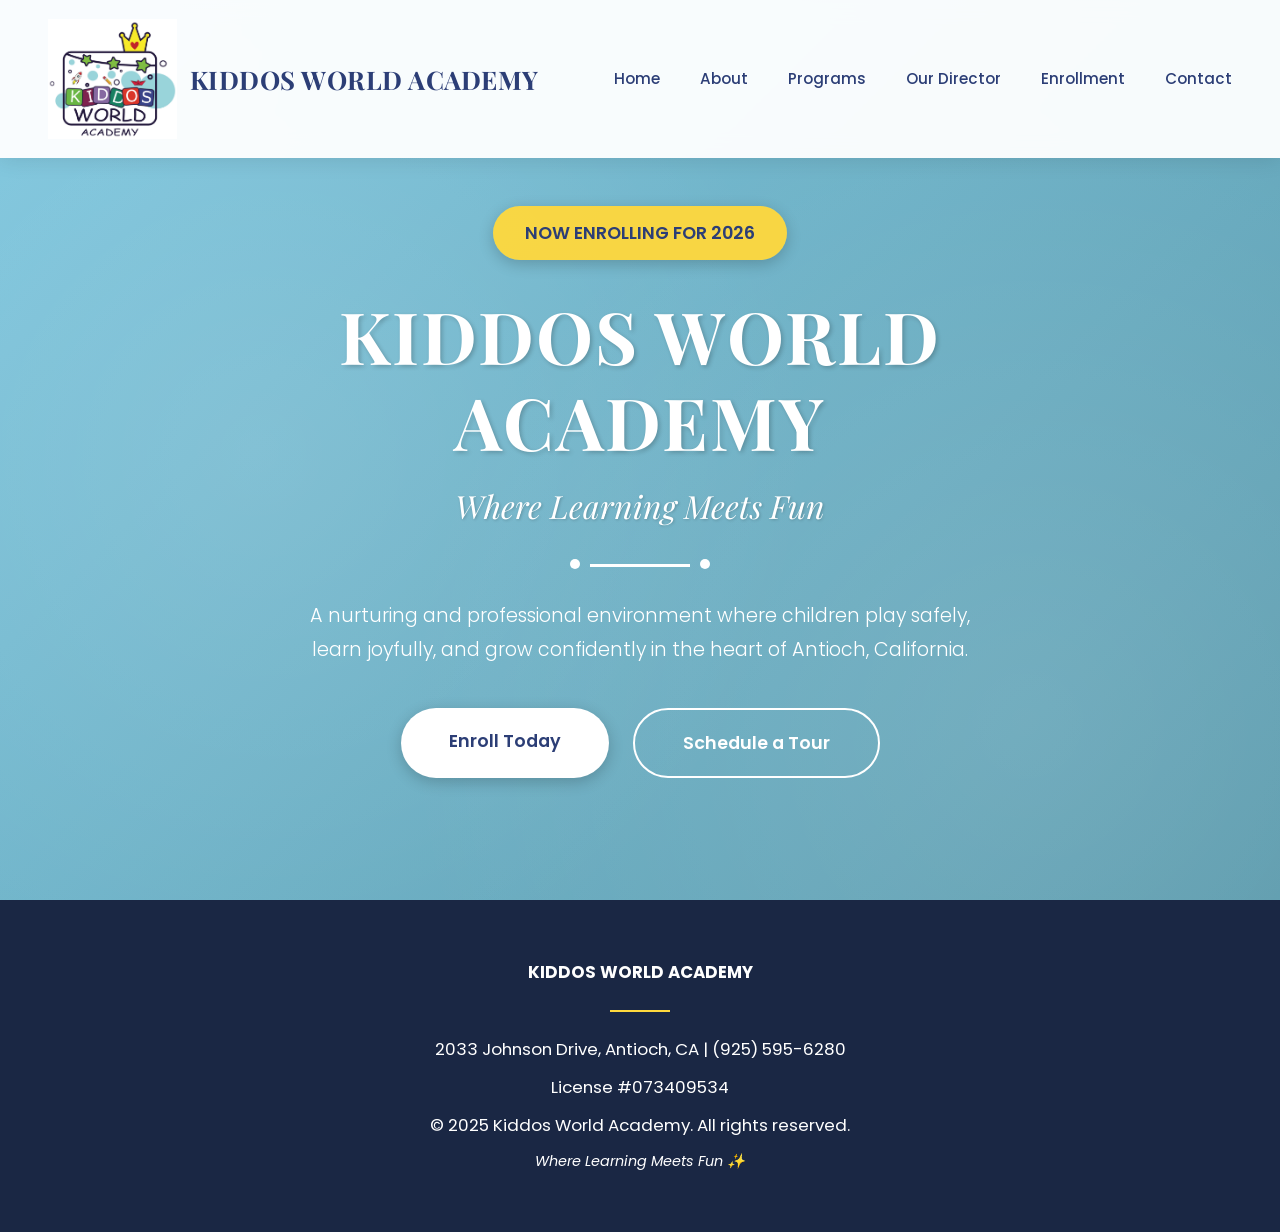
==== commit c65e6360: "Refactor footer section and load via script Removed the footer section and added a placeholder for d" ====
--- a/index.html
+++ b/index.html
@@ -5,938 +5,18 @@
     <meta name="viewport" content="width=device-width, initial-scale=1.0">
     <title>Kiddos World Academy - Where Learning Meets Fun | Antioch, CA</title>
     <link href="https://fonts.googleapis.com/css2?family=Playfair+Display:wght@400;600;700&family=Poppins:wght@300;400;500;600&display=swap" rel="stylesheet">
-    <style>
-        * {
-            margin: 0;
-            padding: 0;
-            box-sizing: border-box;
-        }
+    <link rel="stylesheet" href="styles.css">
+    <script src="footer.js"></script>
 
-        body {
-            font-family: 'Poppins', sans-serif;
-            line-height: 1.6;
-            color: #333;
-            overflow-x: hidden;
-        }
-
-        /* Navigation */
-        nav {
-            position: fixed;
-            top: 0;
-            width: 100%;
-            background: rgba(255, 255, 255, 0.95);
-            backdrop-filter: blur(10px);
-            padding: 1.2rem 0;
-            z-index: 1000;
-            box-shadow: 0 2px 20px rgba(0,0,0,0.1);
-            transition: all 0.3s ease;
-        }
-
-        nav.scrolled {
-            padding: 0.8rem 0;
-            background: rgba(255, 255, 255, 0.98);
-        }
-
-        nav .container {
-            max-width: 1400px;
-            margin: 0 auto;
-            padding: 0 3rem;
-            display: flex;
-            justify-content: space-between;
-            align-items: center;
-            flex-wrap: wrap;
-            position: relative;
-        }
-
-        nav .logo {
-            font-family: 'Playfair Display', serif;
-            font-size: 1.6rem;
-            font-weight: 700;
-            color: #2C3E76;
-            letter-spacing: 0.5px;
-            display: flex;
-            align-items: center;
-            gap: 0.8rem;
-        }
-
-        nav .logo-img {
-            height: 120px;
-            width: auto;
-            object-fit: contain;
-        }
-
-        nav ul {
-            display: flex;
-            list-style: none;
-            gap: 2.5rem;
-            flex-wrap: wrap;
-        }
-
-        nav a {
-            color: #2C3E76;
-            text-decoration: none;
-            transition: color 0.3s;
-            font-weight: 500;
-            font-size: 0.95rem;
-            position: relative;
-        }
-
-        nav a::after {
-            content: '';
-            position: absolute;
-            bottom: -5px;
-            left: 0;
-            width: 0;
-            height: 2px;
-            background: #FFD93D;
-            transition: width 0.3s ease;
-        }
-
-        nav a:hover::after {
-            width: 100%;
-        }
-
-        nav a:hover {
-            color: #6BBFDB;
-        }
-
-        /* Hamburger Menu */
-        .hamburger {
-            display: none;
-            flex-direction: column;
-            cursor: pointer;
-            padding: 0.5rem;
-            gap: 5px;
-            background: none;
-            border: none;
-            z-index: 1001;
-        }
-
-        .hamburger span {
-            display: block;
-            width: 25px;
-            height: 3px;
-            background: #2C3E76;
-            border-radius: 3px;
-            transition: all 0.3s ease;
-        }
-
-        .hamburger.active span:nth-child(1) {
-            transform: rotate(45deg) translate(8px, 8px);
-        }
-
-        .hamburger.active span:nth-child(2) {
-            opacity: 0;
-        }
-
-        .hamburger.active span:nth-child(3) {
-            transform: rotate(-45deg) translate(7px, -7px);
-        }
-
-        /* Hero Section - Full Screen with Background */
-        .hero {
-            height: 100vh;
-            min-height: 700px;
-            position: relative;
-            display: flex;
-            align-items: center;
-            justify-content: center;
-            text-align: center;
-            overflow: hidden;
-            padding-top: 180px;
-        }
-
-        .hero-background {
-            position: absolute;
-            top: 0;
-            left: 0;
-            width: 100%;
-            height: 100%;
-            background: linear-gradient(135deg, rgba(107, 191, 219, 0.85) 0%, rgba(74, 144, 164, 0.9) 100%);
-            z-index: 1;
-        }
-
-        /* Animated background pattern */
-        .hero-background::before {
-            content: '';
-            position: absolute;
-            top: 0;
-            left: 0;
-            width: 100%;
-            height: 100%;
-            background-image: 
-                radial-gradient(circle at 20% 50%, rgba(255, 255, 255, 0.1) 0%, transparent 50%),
-                radial-gradient(circle at 80% 80%, rgba(255, 255, 255, 0.1) 0%, transparent 50%);
-            animation: float 20s ease-in-out infinite;
-        }
-
-        @keyframes float {
-            0%, 100% { transform: translateY(0px); }
-            50% { transform: translateY(-20px); }
-        }
-
-        .hero-content {
-            position: relative;
-            z-index: 2;
-            color: white;
-            max-width: 900px;
-            padding: 2rem;
-            animation: fadeInUp 1s ease-out;
-        }
-
-        @keyframes fadeInUp {
-            from {
-                opacity: 0;
-                transform: translateY(30px);
-            }
-            to {
-                opacity: 1;
-                transform: translateY(0);
-            }
-        }
-
-        .hero-title {
-            font-family: 'Playfair Display', serif;
-            font-size: 4.5rem;
-            font-weight: 700;
-            margin-bottom: 1rem;
-            line-height: 1.2;
-            text-shadow: 2px 2px 4px rgba(0,0,0,0.2);
-            letter-spacing: 2px;
-        }
-
-        .hero-subtitle {
-            font-size: 2rem;
-            font-weight: 300;
-            margin-bottom: 1.5rem;
-            font-family: 'Playfair Display', serif;
-            font-style: italic;
-            text-shadow: 1px 1px 3px rgba(0,0,0,0.2);
-        }
-
-        .hero-divider {
-            width: 100px;
-            height: 3px;
-            background: white;
-            margin: 2rem auto;
-            position: relative;
-        }
-
-        .hero-divider::before,
-        .hero-divider::after {
-            content: '';
-            position: absolute;
-            top: -5px;
-            width: 10px;
-            height: 10px;
-            background: white;
-            border-radius: 50%;
-        }
-
-        .hero-divider::before {
-            left: -20px;
-        }
-
-        .hero-divider::after {
-            right: -20px;
-        }
-
-        .hero-description {
-            font-size: 1.2rem;
-            margin-bottom: 2rem;
-            line-height: 1.8;
-            max-width: 700px;
-            margin-left: auto;
-            margin-right: auto;
-            font-weight: 300;
-        }
-
-        .enrollment-badge {
-            background: rgba(255, 217, 61, 0.95);
-            color: #2C3E76;
-            padding: 0.8rem 2rem;
-            border-radius: 50px;
-            font-size: 1.1rem;
-            font-weight: 600;
-            display: inline-block;
-            margin-bottom: 2rem;
-            box-shadow: 0 4px 15px rgba(0,0,0,0.2);
-            animation: pulse 2s ease-in-out infinite;
-        }
-
-        @keyframes pulse {
-            0%, 100% { transform: scale(1); }
-            50% { transform: scale(1.05); }
-        }
-
-        .hero-buttons {
-            display: flex;
-            gap: 1.5rem;
-            justify-content: center;
-            flex-wrap: wrap;
-            margin-top: 2.5rem;
-        }
-
-        .btn {
-            padding: 1.2rem 3rem;
-            border: none;
-            border-radius: 50px;
-            font-size: 1.1rem;
-            cursor: pointer;
-            transition: all 0.3s ease;
-            text-decoration: none;
-            display: inline-block;
-            font-weight: 600;
-            font-family: 'Poppins', sans-serif;
-        }
-
-        .btn-primary {
-            background: white;
-            color: #2C3E76;
-            box-shadow: 0 4px 15px rgba(0,0,0,0.2);
-        }
-
-        .btn-primary:hover {
-            transform: translateY(-3px);
-            box-shadow: 0 6px 20px rgba(0,0,0,0.3);
-            background: #FFD93D;
-        }
-
-        .btn-secondary {
-            background: transparent;
-            color: white;
-            border: 2px solid white;
-        }
-
-        .btn-secondary:hover {
-            background: white;
-            color: #2C3E76;
-            transform: translateY(-3px);
-        }
-
-        .scroll-indicator {
-            position: absolute;
-            bottom: 40px;
-            left: 50%;
-            transform: translateX(-50%);
-            z-index: 2;
-            animation: bounce 2s infinite;
-        }
-
-        @keyframes bounce {
-            0%, 20%, 50%, 80%, 100% { transform: translateX(-50%) translateY(0); }
-            40% { transform: translateX(-50%) translateY(-10px); }
-            60% { transform: translateX(-50%) translateY(-5px); }
-        }
-
-        .scroll-indicator span {
-            display: block;
-            width: 30px;
-            height: 50px;
-            border: 2px solid rgba(255,255,255,0.8);
-            border-radius: 25px;
-            position: relative;
-        }
-
-        .scroll-indicator span::before {
-            content: '';
-            position: absolute;
-            top: 10px;
-            left: 50%;
-            transform: translateX(-50%);
-            width: 6px;
-            height: 6px;
-            background: rgba(255,255,255,0.8);
-            border-radius: 50%;
-            animation: scroll 2s infinite;
-        }
-
-        @keyframes scroll {
-            0% { opacity: 1; top: 10px; }
-            100% { opacity: 0; top: 30px; }
-        }
-
-        /* Container */
-        .container {
-            max-width: 1400px;
-            margin: 0 auto;
-            padding: 0 3rem;
-        }
-
-        /* Sections */
-        section {
-            padding: 6rem 3rem;
-        }
-
-        section h2 {
-            font-family: 'Playfair Display', serif;
-            text-align: center;
-            font-size: 3rem;
-            margin-bottom: 1rem;
-            color: #2C3E76;
-            position: relative;
-            font-weight: 700;
-        }
-
-        section .section-subtitle {
-            text-align: center;
-            font-size: 1.2rem;
-            color: #666;
-            margin-bottom: 4rem;
-            max-width: 700px;
-            margin-left: auto;
-            margin-right: auto;
-            font-weight: 300;
-        }
-
-        /* Welcome Section */
-        .welcome {
-            background: #F8F9FA;
-        }
-
-        .welcome-content {
-            max-width: 900px;
-            margin: 0 auto;
-            text-align: center;
-            font-size: 1.15rem;
-            line-height: 2;
-            color: #555;
-        }
-
-        .welcome-content p {
-            margin-bottom: 2rem;
-        }
-
-        .welcome-content strong {
-            color: #2C3E76;
-            font-weight: 600;
-        }
-
-        /* Programs Grid */
-        .programs-grid {
-            display: grid;
-            grid-template-columns: repeat(auto-fit, minmax(350px, 1fr));
-            gap: 3rem;
-            max-width: 1400px;
-            margin: 0 auto;
-        }
-
-        .program-card {
-            background: white;
-            padding: 3rem;
-            border-radius: 20px;
-            box-shadow: 0 10px 40px rgba(0,0,0,0.08);
-            transition: all 0.3s ease;
-            border: 1px solid rgba(0,0,0,0.05);
-        }
-
-        .program-card:hover {
-            transform: translateY(-10px);
-            box-shadow: 0 20px 60px rgba(0,0,0,0.12);
-        }
-
-        .program-icon {
-            font-size: 3.5rem;
-            margin-bottom: 1.5rem;
-            display: block;
-        }
-
-        .program-card h3 {
-            font-family: 'Playfair Display', serif;
-            color: #2C3E76;
-            font-size: 1.8rem;
-            margin-bottom: 1rem;
-            font-weight: 600;
-        }
-
-        .program-card p {
-            color: #666;
-            margin-bottom: 1.5rem;
-            line-height: 1.8;
-        }
-
-        .program-card ul {
-            list-style: none;
-            padding-left: 0;
-        }
-
-        .program-card li {
-            padding: 0.7rem 0;
-            padding-left: 2rem;
-            position: relative;
-            color: #555;
-            line-height: 1.6;
-        }
-
-        .program-card li::before {
-            content: '✓';
-            position: absolute;
-            left: 0;
-            color: #6BBFDB;
-            font-weight: bold;
-            font-size: 1.2rem;
-        }
-
-        /* Features Section */
-        .features {
-            background: linear-gradient(135deg, #6BBFDB 0%, #4A90A4 100%);
-            color: white;
-        }
-
-        .features h2,
-        .features .section-subtitle {
-            color: white;
-        }
-
-        .features-grid {
-            display: grid;
-            grid-template-columns: repeat(auto-fit, minmax(280px, 1fr));
-            gap: 3rem;
-            max-width: 1400px;
-            margin: 0 auto;
-        }
-
-        .feature-item {
-            text-align: center;
-            padding: 2rem;
-            background: rgba(255, 255, 255, 0.1);
-            border-radius: 15px;
-            backdrop-filter: blur(10px);
-            transition: all 0.3s ease;
-        }
-
-        .feature-item:hover {
-            background: rgba(255, 255, 255, 0.15);
-            transform: translateY(-5px);
-        }
-
-        .feature-icon {
-            font-size: 3.5rem;
-            margin-bottom: 1.5rem;
-            display: block;
-        }
-
-        .feature-item h3 {
-            font-size: 1.4rem;
-            margin-bottom: 1rem;
-            font-weight: 600;
-        }
-
-        .feature-item p {
-            line-height: 1.7;
-            font-weight: 300;
-        }
-
-        /* Director Section */
-        .director {
-            background: #F8F9FA;
-        }
-
-        .director-content {
-            max-width: 1000px;
-            margin: 0 auto;
-            background: white;
-            padding: 4rem;
-            border-radius: 20px;
-            box-shadow: 0 10px 40px rgba(0,0,0,0.08);
-        }
-
-        .director-content h3 {
-            font-family: 'Playfair Display', serif;
-            color: #2C3E76;
-            font-size: 2rem;
-            margin-bottom: 1.5rem;
-            font-weight: 600;
-        }
-
-        .director-content p {
-            font-size: 1.1rem;
-            line-height: 2;
-            margin-bottom: 1.5rem;
-            color: #555;
-        }
-
-        .director-content em {
-            display: block;
-            font-size: 1.2rem;
-            color: #6BBFDB;
-            margin: 2rem 0;
-            padding: 1.5rem;
-            background: #f0f8fb;
-            border-radius: 10px;
-            border-left: 4px solid #6BBFDB;
-        }
-
-        .credentials {
-            background: linear-gradient(135deg, #6BBFDB 0%, #4A90A4 100%);
-            color: white;
-            padding: 2.5rem;
-            border-radius: 15px;
-            margin-top: 2.5rem;
-        }
-
-        .credentials h4 {
-            margin-bottom: 1.5rem;
-            font-size: 1.5rem;
-            font-weight: 600;
-        }
-
-        .credentials ul {
-            list-style: none;
-            padding-left: 0;
-        }
-
-        .credentials li {
-            padding: 0.7rem 0;
-            padding-left: 2rem;
-            position: relative;
-            line-height: 1.6;
-        }
-
-        .credentials li::before {
-            content: '★';
-            position: absolute;
-            left: 0;
-            color: #FFD93D;
-            font-size: 1.2rem;
-        }
-
-        /* Contact Section */
-        .contact {
-            background: #2C3E76;
-            color: white;
-        }
-
-        .contact h2,
-        .contact .section-subtitle {
-            color: white;
-        }
-
-        .contact-info {
-            max-width: 1000px;
-            margin: 0 auto;
-            text-align: center;
-        }
-
-        .contact-details {
-            display: grid;
-            grid-template-columns: repeat(auto-fit, minmax(280px, 1fr));
-            gap: 3rem;
-            margin-top: 3rem;
-        }
-
-        .contact-item {
-            background: rgba(255,255,255,0.1);
-            padding: 3rem 2rem;
-            border-radius: 15px;
-            backdrop-filter: blur(10px);
-            transition: all 0.3s ease;
-        }
-
-        .contact-item:hover {
-            background: rgba(255,255,255,0.15);
-            transform: translateY(-5px);
-        }
-
-        .contact-icon {
-            font-size: 3rem;
-            margin-bottom: 1.5rem;
-            display: block;
-        }
-
-        .contact-item h3 {
-            font-size: 1.3rem;
-            margin-bottom: 1rem;
-            font-weight: 600;
-        }
-
-        .contact-item a {
-            color: #FFD93D;
-            text-decoration: none;
-            font-size: 1.2rem;
-            font-weight: 500;
-            transition: color 0.3s;
-        }
-
-        .contact-item a:hover {
-            color: white;
-        }
-
-        .contact-item p {
-            font-size: 1.1rem;
-            line-height: 1.8;
-        }
-
-        .license-info {
-            margin-top: 4rem;
-            padding: 3rem;
-            background: rgba(255,255,255,0.1);
-            border-radius: 15px;
-            backdrop-filter: blur(10px);
-        }
-
-        .license-info p {
-            margin: 0.5rem 0;
-            font-size: 1.1rem;
-        }
-
-        /* Enrollment Section */
-        .enrollment {
-            background: #F8F9FA;
-        }
-
-        .enrollment-content {
-            max-width: 900px;
-            margin: 0 auto;
-        }
-
-        .enrollment-steps {
-            display: grid;
-            gap: 2rem;
-            margin-top: 3rem;
-        }
-
-        .step {
-            background: white;
-            padding: 2.5rem;
-            border-radius: 15px;
-            box-shadow: 0 5px 20px rgba(0,0,0,0.08);
-            display: flex;
-            gap: 2rem;
-            align-items: start;
-            transition: all 0.3s ease;
-        }
-
-        .step:hover {
-            transform: translateX(10px);
-            box-shadow: 0 8px 30px rgba(0,0,0,0.12);
-        }
-
-        .step-number {
-            background: linear-gradient(135deg, #6BBFDB 0%, #4A90A4 100%);
-            color: white;
-            min-width: 60px;
-            height: 60px;
-            border-radius: 50%;
-            display: flex;
-            align-items: center;
-            justify-content: center;
-            font-weight: bold;
-            font-size: 1.5rem;
-            flex-shrink: 0;
-            box-shadow: 0 4px 15px rgba(107, 191, 219, 0.4);
-        }
-
-        .step-content h3 {
-            color: #2C3E76;
-            margin-bottom: 0.8rem;
-            font-size: 1.4rem;
-            font-weight: 600;
-        }
-
-        .step-content p {
-            color: #666;
-            line-height: 1.8;
-            font-size: 1.05rem;
-        }
-
-        .enrollment-cta {
-            text-align: center;
-            margin-top: 4rem;
-            padding: 3rem;
-            background: white;
-            border-radius: 15px;
-            box-shadow: 0 5px 20px rgba(0,0,0,0.08);
-        }
-
-        .enrollment-cta p {
-            font-size: 1.3rem;
-            margin-bottom: 2rem;
-            color: #2C3E76;
-            font-weight: 600;
-        }
-
-        /* Footer */
-        footer {
-            background: #1a2744;
-            color: white;
-            padding: 3rem 2rem;
-            text-align: center;
-        }
-
-        footer p {
-            margin: 0.7rem 0;
-            font-size: 1.05rem;
-        }
-
-        footer .footer-divider {
-            width: 60px;
-            height: 2px;
-            background: #FFD93D;
-            margin: 1.5rem auto;
-        }
-
-        /* Responsive */
-        @media (max-width: 968px) {
-            .hero {
-                padding-top: 100px;
-            }
-
-            .hero-title {
-                font-size: 3rem;
-            }
-
-            .hero-subtitle {
-                font-size: 1.5rem;
-            }
-
-            section h2 {
-                font-size: 2.3rem;
-            }
-
-            nav ul {
-                gap: 1.5rem;
-            }
-
-            nav .logo-img {
-                height: 35px;
-            }
-
-            nav .logo {
-                font-size: 1.4rem;
-            }
-
-            .programs-grid,
-            .features-grid {
-                grid-template-columns: 1fr;
-            }
-
-            .director-content {
-                padding: 2.5rem;
-            }
-
-            section {
-                padding: 4rem 2rem;
-            }
-
-            .container {
-                padding: 0 2rem;
-            }
-        }
-
-        @media (max-width: 640px) {
-            nav {
-                padding: 0.8rem 0;
-            }
-
-            nav .container {
-                padding: 0 1.5rem;
-                flex-direction: row;
-                align-items: center;
-                justify-content: space-between;
-            }
-
-            nav .logo {
-                font-size: 1rem;
-                gap: 0.5rem;
-                flex: 1;
-            }
-
-            nav .logo-img {
-                height: 40px;
-            }
-
-            nav .logo span {
-                font-size: 0.9rem;
-                line-height: 1.2;
-            }
-
-            .hamburger {
-                display: flex;
-            }
-
-            nav ul {
-                position: absolute;
-                top: 100%;
-                left: 0;
-                width: 100%;
-                background: rgba(255, 255, 255, 0.98);
-                backdrop-filter: blur(10px);
-                flex-direction: column;
-                gap: 0;
-                padding: 1rem 0;
-                box-shadow: 0 4px 20px rgba(0,0,0,0.1);
-                max-height: 0;
-                overflow: hidden;
-                transition: max-height 0.3s ease, padding 0.3s ease;
-            }
-
-            nav ul.active {
-                max-height: 500px;
-                padding: 1rem 0;
-            }
-
-            nav ul li {
-                width: 100%;
-            }
-
-            nav a {
-                display: block;
-                padding: 0.8rem 1.5rem;
-                color: #2C3E76;
-            }
-
-            .hero {
-                padding-top: 100px;
-                min-height: 600px;
-                align-items: flex-start;
-                padding-bottom: 2rem;
-            }
-
-            .hero-content {
-                padding: 1rem;
-                margin-top: 1rem;
-            }
-
-            .enrollment-badge {
-                font-size: 0.9rem;
-                padding: 0.6rem 1.5rem;
-                margin-bottom: 1.5rem;
-                display: inline-block;
-            }
-
-            .hero-title {
-                font-size: 2.2rem;
-            }
-
-            .hero-subtitle {
-                font-size: 1.2rem;
-            }
-
-            .hero-buttons {
-                flex-direction: column;
-            }
-
-            .btn {
-                width: 100%;
-                max-width: 300px;
-            }
-        }
-
-        /* Smooth scroll */
-        html {
-            scroll-behavior: smooth;
-        }
-    </style>
 </head>
 <body>
     <!-- Navigation -->
     <nav id="navbar">
         <div class="container">
-            <div class="logo">
+            <a href="index.html" class="logo">
                 <img src="kiddo_logo.jpg" alt="Kiddos World Academy Logo" class="logo-img">
                 <span>KIDDOS WORLD ACADEMY</span>
-            </div>
+            </a>
             <button class="hamburger" id="hamburger" aria-label="Toggle menu">
                 <span></span>
                 <span></span>
@@ -957,7 +37,7 @@
     <section id="home" class="hero">
         <div class="hero-background"></div>
         <div class="hero-content">
-            <div class="enrollment-badge">NOW ENROLLING FOR 2026</div>
+            <a href="enrollment.html" class="enrollment-badge">NOW ENROLLING FOR 2026</a>
             <h1 class="hero-title">KIDDOS WORLD ACADEMY</h1>
             <p class="hero-subtitle">Where Learning Meets Fun</p>
             <div class="hero-divider"></div>
@@ -973,16 +53,7 @@
     </section>
 
     <!-- Footer -->
-    <footer>
-        <div class="container">
-            <p><strong>KIDDOS WORLD ACADEMY</strong></p>
-            <div class="footer-divider"></div>
-            <p>2033 Johnson Drive, Antioch, CA | (925) 595-6280</p>
-            <p>License #073409534</p>
-            <p style="margin-top: 2rem;">&copy; 2025 Kiddos World Academy. All rights reserved.</p>
-            <p style="margin-top: 1rem; font-style: italic;">Where Learning Meets Fun ✨</p>
-        </div>
-    </footer>
+    <div id="footer-placeholder"></div>
 
     <script>
         // Add scrolled class to navbar on scroll
@@ -1021,6 +92,9 @@
                 navMenu.classList.remove('active');
             }
         });
+
+        // Load footer
+        // Footer is loaded via footer.js script
     </script>
 </body>
 </html>
--- a/styles.css
+++ b/styles.css
@@ -0,0 +1,966 @@
+* {
+    margin: 0;
+    padding: 0;
+    box-sizing: border-box;
+}
+
+body {
+    font-family: 'Poppins', sans-serif;
+    line-height: 1.6;
+    color: #333;
+    overflow-x: hidden;
+}
+
+/* Navigation */
+nav {
+    position: fixed;
+    top: 0;
+    width: 100%;
+    background: rgba(255, 255, 255, 0.95);
+    backdrop-filter: blur(10px);
+    padding: 1.2rem 0;
+    z-index: 1000;
+    box-shadow: 0 2px 20px rgba(0,0,0,0.1);
+    transition: all 0.3s ease;
+}
+
+nav.scrolled {
+    padding: 0.8rem 0;
+    background: rgba(255, 255, 255, 0.98);
+}
+
+nav .container {
+    max-width: 1400px;
+    margin: 0 auto;
+    padding: 0 3rem;
+    display: flex;
+    justify-content: space-between;
+    align-items: center;
+    flex-wrap: wrap;
+    position: relative;
+}
+
+nav .logo {
+    font-family: 'Playfair Display', serif;
+    font-size: 1.6rem;
+    font-weight: 700;
+    color: #2C3E76;
+    letter-spacing: 0.5px;
+    display: flex;
+    align-items: center;
+    gap: 0.8rem;
+    text-decoration: none;
+    cursor: pointer;
+    transition: opacity 0.3s ease;
+}
+
+nav .logo:hover {
+    opacity: 0.8;
+}
+
+nav .logo-img {
+    height: 120px;
+    width: auto;
+    object-fit: contain;
+}
+
+nav ul {
+    display: flex;
+    list-style: none;
+    gap: 2.5rem;
+    flex-wrap: wrap;
+}
+
+nav a {
+    color: #2C3E76;
+    text-decoration: none;
+    transition: color 0.3s;
+    font-weight: 500;
+    font-size: 0.95rem;
+    position: relative;
+}
+
+nav a::after {
+    content: '';
+    position: absolute;
+    bottom: -5px;
+    left: 0;
+    width: 0;
+    height: 2px;
+    background: #FFD93D;
+    transition: width 0.3s ease;
+}
+
+nav a:hover::after {
+    width: 100%;
+}
+
+nav a:hover {
+    color: #6BBFDB;
+}
+
+/* Hamburger Menu */
+.hamburger {
+    display: none;
+    flex-direction: column;
+    cursor: pointer;
+    padding: 0.5rem;
+    gap: 5px;
+    background: none;
+    border: none;
+    z-index: 1001;
+}
+
+.hamburger span {
+    display: block;
+    width: 25px;
+    height: 3px;
+    background: #2C3E76;
+    border-radius: 3px;
+    transition: all 0.3s ease;
+}
+
+.hamburger.active span:nth-child(1) {
+    transform: rotate(45deg) translate(8px, 8px);
+}
+
+.hamburger.active span:nth-child(2) {
+    opacity: 0;
+}
+
+.hamburger.active span:nth-child(3) {
+    transform: rotate(-45deg) translate(7px, -7px);
+}
+
+/* Hero Section - Full Screen with Background */
+.hero {
+    height: 100vh;
+    min-height: 700px;
+    position: relative;
+    display: flex;
+    align-items: center;
+    justify-content: center;
+    text-align: center;
+    overflow: hidden;
+    padding-top: 180px;
+}
+
+.hero-background {
+    position: absolute;
+    top: 0;
+    left: 0;
+    width: 100%;
+    height: 100%;
+    background: linear-gradient(135deg, rgba(107, 191, 219, 0.85) 0%, rgba(74, 144, 164, 0.9) 100%);
+    z-index: 1;
+}
+
+/* Animated background pattern */
+.hero-background::before {
+    content: '';
+    position: absolute;
+    top: 0;
+    left: 0;
+    width: 100%;
+    height: 100%;
+    background-image: 
+        radial-gradient(circle at 20% 50%, rgba(255, 255, 255, 0.1) 0%, transparent 50%),
+        radial-gradient(circle at 80% 80%, rgba(255, 255, 255, 0.1) 0%, transparent 50%);
+    animation: float 20s ease-in-out infinite;
+}
+
+@keyframes float {
+    0%, 100% { transform: translateY(0px); }
+    50% { transform: translateY(-20px); }
+}
+
+.hero-content {
+    position: relative;
+    z-index: 2;
+    color: white;
+    max-width: 900px;
+    padding: 2rem;
+    animation: fadeInUp 1s ease-out;
+}
+
+@keyframes fadeInUp {
+    from {
+        opacity: 0;
+        transform: translateY(30px);
+    }
+    to {
+        opacity: 1;
+        transform: translateY(0);
+    }
+}
+
+.hero-title {
+    font-family: 'Playfair Display', serif;
+    font-size: 4.5rem;
+    font-weight: 700;
+    margin-bottom: 1rem;
+    line-height: 1.2;
+    text-shadow: 2px 2px 4px rgba(0,0,0,0.2);
+    letter-spacing: 2px;
+}
+
+.hero-subtitle {
+    font-size: 2rem;
+    font-weight: 300;
+    margin-bottom: 1.5rem;
+    font-family: 'Playfair Display', serif;
+    font-style: italic;
+    text-shadow: 1px 1px 3px rgba(0,0,0,0.2);
+}
+
+.hero-divider {
+    width: 100px;
+    height: 3px;
+    background: white;
+    margin: 2rem auto;
+    position: relative;
+}
+
+.hero-divider::before,
+.hero-divider::after {
+    content: '';
+    position: absolute;
+    top: -5px;
+    width: 10px;
+    height: 10px;
+    background: white;
+    border-radius: 50%;
+}
+
+.hero-divider::before {
+    left: -20px;
+}
+
+.hero-divider::after {
+    right: -20px;
+}
+
+.hero-description {
+    font-size: 1.2rem;
+    margin-bottom: 2rem;
+    line-height: 1.8;
+    max-width: 700px;
+    margin-left: auto;
+    margin-right: auto;
+    font-weight: 300;
+}
+
+.enrollment-badge {
+    background: rgba(255, 217, 61, 0.95);
+    color: #2C3E76;
+    padding: 0.8rem 2rem;
+    border-radius: 50px;
+    font-size: 1.1rem;
+    font-weight: 600;
+    display: inline-block;
+    margin-bottom: 2rem;
+    box-shadow: 0 4px 15px rgba(0,0,0,0.2);
+    animation: pulse 2s ease-in-out infinite;
+    text-decoration: none;
+    cursor: pointer;
+    transition: all 0.3s ease;
+}
+
+.enrollment-badge:hover {
+    transform: scale(1.05);
+    box-shadow: 0 6px 20px rgba(0,0,0,0.3);
+    background: rgba(255, 217, 61, 1);
+}
+
+@keyframes pulse {
+    0%, 100% { transform: scale(1); }
+    50% { transform: scale(1.05); }
+}
+
+.hero-buttons {
+    display: flex;
+    gap: 1.5rem;
+    justify-content: center;
+    flex-wrap: wrap;
+    margin-top: 2.5rem;
+}
+
+.btn {
+    padding: 1.2rem 3rem;
+    border: none;
+    border-radius: 50px;
+    font-size: 1.1rem;
+    cursor: pointer;
+    transition: all 0.3s ease;
+    text-decoration: none;
+    display: inline-block;
+    font-weight: 600;
+    font-family: 'Poppins', sans-serif;
+}
+
+.btn-primary {
+    background: white;
+    color: #2C3E76;
+    box-shadow: 0 4px 15px rgba(0,0,0,0.2);
+}
+
+.btn-primary:hover {
+    transform: translateY(-3px);
+    box-shadow: 0 6px 20px rgba(0,0,0,0.3);
+    background: #FFD93D;
+}
+
+.btn-secondary {
+    background: transparent;
+    color: white;
+    border: 2px solid white;
+}
+
+.btn-secondary:hover {
+    background: white;
+    color: #2C3E76;
+    transform: translateY(-3px);
+}
+
+.scroll-indicator {
+    position: absolute;
+    bottom: 40px;
+    left: 50%;
+    transform: translateX(-50%);
+    z-index: 2;
+    animation: bounce 2s infinite;
+}
+
+@keyframes bounce {
+    0%, 20%, 50%, 80%, 100% { transform: translateX(-50%) translateY(0); }
+    40% { transform: translateX(-50%) translateY(-10px); }
+    60% { transform: translateX(-50%) translateY(-5px); }
+}
+
+.scroll-indicator span {
+    display: block;
+    width: 30px;
+    height: 50px;
+    border: 2px solid rgba(255,255,255,0.8);
+    border-radius: 25px;
+    position: relative;
+}
+
+.scroll-indicator span::before {
+    content: '';
+    position: absolute;
+    top: 10px;
+    left: 50%;
+    transform: translateX(-50%);
+    width: 6px;
+    height: 6px;
+    background: rgba(255,255,255,0.8);
+    border-radius: 50%;
+    animation: scroll 2s infinite;
+}
+
+@keyframes scroll {
+    0% { opacity: 1; top: 10px; }
+    100% { opacity: 0; top: 30px; }
+}
+
+/* Container */
+.container {
+    max-width: 1400px;
+    margin: 0 auto;
+    padding: 0 3rem;
+}
+
+/* Sections */
+section {
+    padding: 6rem 3rem;
+}
+
+section h2 {
+    font-family: 'Playfair Display', serif;
+    text-align: center;
+    font-size: 3rem;
+    margin-bottom: 1rem;
+    color: #2C3E76;
+    position: relative;
+    font-weight: 700;
+}
+
+section .section-subtitle {
+    text-align: center;
+    font-size: 1.2rem;
+    color: #666;
+    margin-bottom: 4rem;
+    max-width: 700px;
+    margin-left: auto;
+    margin-right: auto;
+    font-weight: 300;
+}
+
+/* Welcome Section */
+.welcome {
+    background: #F8F9FA;
+}
+
+.welcome-content {
+    max-width: 900px;
+    margin: 0 auto;
+    text-align: center;
+    font-size: 1.15rem;
+    line-height: 2;
+    color: #555;
+}
+
+.welcome-content p {
+    margin-bottom: 2rem;
+}
+
+.welcome-content strong {
+    color: #2C3E76;
+    font-weight: 600;
+}
+
+/* Programs Grid */
+.programs-grid {
+    display: grid;
+    grid-template-columns: repeat(auto-fit, minmax(350px, 1fr));
+    gap: 3rem;
+    max-width: 1400px;
+    margin: 0 auto;
+}
+
+.program-card {
+    background: white;
+    padding: 3rem;
+    border-radius: 20px;
+    box-shadow: 0 10px 40px rgba(0,0,0,0.08);
+    transition: all 0.3s ease;
+    border: 1px solid rgba(0,0,0,0.05);
+}
+
+.program-card:hover {
+    transform: translateY(-10px);
+    box-shadow: 0 20px 60px rgba(0,0,0,0.12);
+}
+
+.program-icon {
+    font-size: 3.5rem;
+    margin-bottom: 1.5rem;
+    display: block;
+}
+
+.program-card h3 {
+    font-family: 'Playfair Display', serif;
+    color: #2C3E76;
+    font-size: 1.8rem;
+    margin-bottom: 1rem;
+    font-weight: 600;
+}
+
+.program-card p {
+    color: #666;
+    margin-bottom: 1.5rem;
+    line-height: 1.8;
+}
+
+.program-card ul {
+    list-style: none;
+    padding-left: 0;
+}
+
+.program-card li {
+    padding: 0.7rem 0;
+    padding-left: 2rem;
+    position: relative;
+    color: #555;
+    line-height: 1.6;
+}
+
+.program-card li::before {
+    content: '✓';
+    position: absolute;
+    left: 0;
+    color: #6BBFDB;
+    font-weight: bold;
+    font-size: 1.2rem;
+}
+
+/* Features Section */
+.features {
+    background: linear-gradient(135deg, #6BBFDB 0%, #4A90A4 100%);
+    color: white;
+}
+
+.features h2,
+.features .section-subtitle {
+    color: white;
+}
+
+.features-grid {
+    display: grid;
+    grid-template-columns: repeat(auto-fit, minmax(280px, 1fr));
+    gap: 3rem;
+    max-width: 1400px;
+    margin: 0 auto;
+}
+
+.feature-item {
+    text-align: center;
+    padding: 2rem;
+    background: rgba(255, 255, 255, 0.1);
+    border-radius: 15px;
+    backdrop-filter: blur(10px);
+    transition: all 0.3s ease;
+}
+
+.feature-item:hover {
+    background: rgba(255, 255, 255, 0.15);
+    transform: translateY(-5px);
+}
+
+.feature-icon {
+    font-size: 3.5rem;
+    margin-bottom: 1.5rem;
+    display: block;
+}
+
+.feature-item h3 {
+    font-size: 1.4rem;
+    margin-bottom: 1rem;
+    font-weight: 600;
+}
+
+.feature-item p {
+    line-height: 1.7;
+    font-weight: 300;
+}
+
+/* Director Section */
+.director {
+    background: #F8F9FA;
+}
+
+.director-content {
+    max-width: 1000px;
+    margin: 0 auto;
+    background: white;
+    padding: 4rem;
+    border-radius: 20px;
+    box-shadow: 0 10px 40px rgba(0,0,0,0.08);
+}
+
+.director-content h3 {
+    font-family: 'Playfair Display', serif;
+    color: #2C3E76;
+    font-size: 2rem;
+    margin-bottom: 1.5rem;
+    font-weight: 600;
+}
+
+.director-content p {
+    font-size: 1.1rem;
+    line-height: 2;
+    margin-bottom: 1.5rem;
+    color: #555;
+}
+
+.director-content em {
+    display: block;
+    font-size: 1.2rem;
+    color: #6BBFDB;
+    margin: 2rem 0;
+    padding: 1.5rem;
+    background: #f0f8fb;
+    border-radius: 10px;
+    border-left: 4px solid #6BBFDB;
+}
+
+.credentials {
+    background: linear-gradient(135deg, #6BBFDB 0%, #4A90A4 100%);
+    color: white;
+    padding: 2.5rem;
+    border-radius: 15px;
+    margin-top: 2.5rem;
+}
+
+.credentials h4 {
+    margin-bottom: 1.5rem;
+    font-size: 1.5rem;
+    font-weight: 600;
+}
+
+.credentials ul {
+    list-style: none;
+    padding-left: 0;
+}
+
+.credentials li {
+    padding: 0.7rem 0;
+    padding-left: 2rem;
+    position: relative;
+    line-height: 1.6;
+}
+
+.credentials li::before {
+    content: '★';
+    position: absolute;
+    left: 0;
+    color: #FFD93D;
+    font-size: 1.2rem;
+}
+
+/* Contact Section */
+.contact {
+    background: #2C3E76;
+    color: white;
+}
+
+.contact h2,
+.contact .section-subtitle {
+    color: white;
+}
+
+.contact-info {
+    max-width: 1000px;
+    margin: 0 auto;
+    text-align: center;
+}
+
+.contact-details {
+    display: grid;
+    grid-template-columns: repeat(auto-fit, minmax(280px, 1fr));
+    gap: 3rem;
+    margin-top: 3rem;
+}
+
+.contact-item {
+    background: rgba(255,255,255,0.1);
+    padding: 3rem 2rem;
+    border-radius: 15px;
+    backdrop-filter: blur(10px);
+    transition: all 0.3s ease;
+}
+
+.contact-item:hover {
+    background: rgba(255,255,255,0.15);
+    transform: translateY(-5px);
+}
+
+.contact-icon {
+    font-size: 3rem;
+    margin-bottom: 1.5rem;
+    display: block;
+}
+
+.contact-item h3 {
+    font-size: 1.3rem;
+    margin-bottom: 1rem;
+    font-weight: 600;
+}
+
+.contact-item a {
+    color: #FFD93D;
+    text-decoration: none;
+    font-size: 1.2rem;
+    font-weight: 500;
+    transition: color 0.3s;
+}
+
+.contact-item a:hover {
+    color: white;
+}
+
+.contact-item p {
+    font-size: 1.1rem;
+    line-height: 1.8;
+}
+
+.license-info {
+    margin-top: 4rem;
+    padding: 3rem;
+    background: rgba(255,255,255,0.1);
+    border-radius: 15px;
+    backdrop-filter: blur(10px);
+}
+
+.license-info p {
+    margin: 0.5rem 0;
+    font-size: 1.1rem;
+}
+
+/* Enrollment Section */
+.enrollment {
+    background: #F8F9FA;
+}
+
+.enrollment-content {
+    max-width: 900px;
+    margin: 0 auto;
+}
+
+.enrollment-steps {
+    display: grid;
+    gap: 2rem;
+    margin-top: 3rem;
+}
+
+.step {
+    background: white;
+    padding: 2.5rem;
+    border-radius: 15px;
+    box-shadow: 0 5px 20px rgba(0,0,0,0.08);
+    display: flex;
+    gap: 2rem;
+    align-items: start;
+    transition: all 0.3s ease;
+}
+
+.step:hover {
+    transform: translateX(10px);
+    box-shadow: 0 8px 30px rgba(0,0,0,0.12);
+}
+
+.step-number {
+    background: linear-gradient(135deg, #6BBFDB 0%, #4A90A4 100%);
+    color: white;
+    min-width: 60px;
+    height: 60px;
+    border-radius: 50%;
+    display: flex;
+    align-items: center;
+    justify-content: center;
+    font-weight: bold;
+    font-size: 1.5rem;
+    flex-shrink: 0;
+    box-shadow: 0 4px 15px rgba(107, 191, 219, 0.4);
+}
+
+.step-content h3 {
+    color: #2C3E76;
+    margin-bottom: 0.8rem;
+    font-size: 1.4rem;
+    font-weight: 600;
+}
+
+.step-content p {
+    color: #666;
+    line-height: 1.8;
+    font-size: 1.05rem;
+}
+
+.enrollment-cta {
+    text-align: center;
+    margin-top: 4rem;
+    padding: 3rem;
+    background: white;
+    border-radius: 15px;
+    box-shadow: 0 5px 20px rgba(0,0,0,0.08);
+}
+
+.enrollment-cta p {
+    font-size: 1.3rem;
+    margin-bottom: 2rem;
+    color: #2C3E76;
+    font-weight: 600;
+}
+
+/* Footer */
+footer {
+    background: #1a2744;
+    color: white;
+    padding: 3rem 2rem;
+    text-align: center;
+}
+
+footer p {
+    margin: 0.7rem 0;
+    font-size: 1.05rem;
+}
+
+footer .footer-divider {
+    width: 60px;
+    height: 2px;
+    background: #FFD93D;
+    margin: 1.5rem auto;
+}
+
+/* Responsive */
+@media (max-width: 968px) {
+    .hero {
+        padding-top: 100px;
+    }
+
+    .hero-title {
+        font-size: 3rem;
+    }
+
+    .hero-subtitle {
+        font-size: 1.5rem;
+    }
+
+    section h2 {
+        font-size: 2.3rem;
+    }
+
+    nav ul {
+        gap: 1.5rem;
+    }
+
+    nav .logo-img {
+        height: 35px;
+    }
+
+    nav .logo {
+        font-size: 1.4rem;
+    }
+
+    .programs-grid,
+    .features-grid {
+        grid-template-columns: 1fr;
+    }
+
+    .director-content {
+        padding: 2.5rem;
+    }
+
+    section {
+        padding: 4rem 2rem;
+    }
+
+    .container {
+        padding: 0 2rem;
+    }
+
+    .page-header {
+        padding-top: 150px;
+    }
+}
+
+@media (max-width: 640px) {
+    nav {
+        padding: 0.8rem 0;
+    }
+
+    nav .container {
+        padding: 0 1.5rem;
+        flex-direction: row;
+        align-items: center;
+        justify-content: space-between;
+    }
+
+    nav .logo {
+        font-size: 1rem;
+        gap: 0.5rem;
+        flex: 1;
+    }
+
+    nav .logo-img {
+        height: 40px;
+    }
+
+    nav .logo span {
+        font-size: 0.9rem;
+        line-height: 1.2;
+    }
+
+    .hamburger {
+        display: flex;
+    }
+
+    nav ul {
+        position: absolute;
+        top: 100%;
+        left: 0;
+        width: 100%;
+        background: rgba(255, 255, 255, 0.98);
+        backdrop-filter: blur(10px);
+        flex-direction: column;
+        gap: 0;
+        padding: 1rem 0;
+        box-shadow: 0 4px 20px rgba(0,0,0,0.1);
+        max-height: 0;
+        overflow: hidden;
+        transition: max-height 0.3s ease, padding 0.3s ease;
+    }
+
+    nav ul.active {
+        max-height: 500px;
+        padding: 1rem 0;
+    }
+
+    nav ul li {
+        width: 100%;
+    }
+
+    nav a {
+        display: block;
+        padding: 0.8rem 1.5rem;
+        color: #2C3E76;
+    }
+
+    .hero {
+        padding-top: 100px;
+        min-height: 600px;
+        align-items: flex-start;
+        padding-bottom: 2rem;
+    }
+
+    .hero-content {
+        padding: 1rem;
+        margin-top: 1rem;
+    }
+
+    .enrollment-badge {
+        font-size: 0.9rem;
+        padding: 0.6rem 1.5rem;
+        margin-bottom: 1.5rem;
+        display: inline-block;
+    }
+
+    .hero-title {
+        font-size: 2.2rem;
+    }
+
+    .hero-subtitle {
+        font-size: 1.2rem;
+    }
+
+    .hero-buttons {
+        flex-direction: column;
+    }
+
+            .btn {
+                width: 100%;
+                max-width: 300px;
+            }
+
+            .page-header {
+                padding-top: 120px;
+            }
+}
+
+/* Page Header */
+.page-header {
+    padding-top: 200px;
+    padding-bottom: 4rem;
+    background: linear-gradient(135deg, rgba(107, 191, 219, 0.1) 0%, rgba(74, 144, 164, 0.1) 100%);
+}
+
+.contact .page-header {
+    background: linear-gradient(135deg, #2C3E76 0%, #1a2744 100%);
+}
+
+/* Enrollment page button override */
+.enrollment .btn-primary {
+    background: linear-gradient(135deg, #6BBFDB 0%, #4A90A4 100%);
+    color: white;
+}
+
+.enrollment .btn-primary:hover {
+    background: linear-gradient(135deg, #4A90A4 0%, #6BBFDB 100%);
+}
+
+/* Smooth scroll */
+html {
+    scroll-behavior: smooth;
+}
